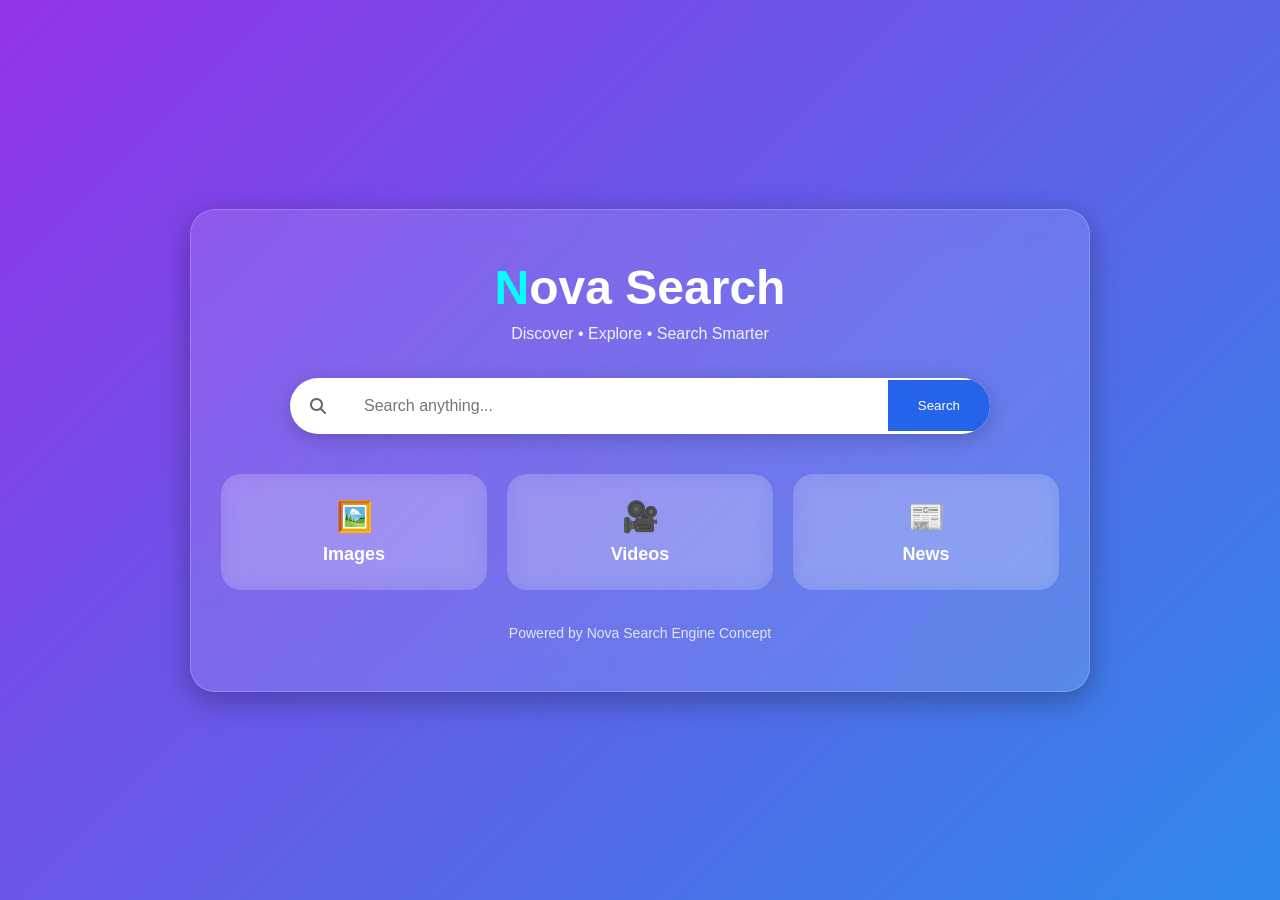
==== index.html @ 3752041b "Add files via upload" ====
<!DOCTYPE html>
<html lang="en">
<head>
    <meta charset="UTF-8">
    <meta name="viewport" content="width=device-width, initial-scale=1.0">
    <title>Nova Search</title>
    <link rel="stylesheet" href="style.css">
    <link href="https://cdnjs.cloudflare.com/ajax/libs/font-awesome/6.5.1/css/all.min.css" rel="stylesheet">
</head>
<body>

    <div class="container">

        <div class="logo">
            <span>N</span>ova Search
        </div>

        <p class="tagline">
            Discover • Explore • Search Smarter
        </p>

        <div class="search-box">
            <i class="fas fa-search"></i>
            <input type="text" placeholder="Search anything...">
            <button>Search</button>
        </div>

        <div class="categories">
             <div class="card" data-type="images">
                <div class="icon">🖼️</div>
                <h3>Images</h3>
            </div>

            <div class="card" data-type="videos">
                <div class="icon">🎥</div>
                <h3>Videos</h3>
            </div>

            <div class="card" data-type="news">
                <div class="icon">📰</div>
                <h3>News</h3>
            </div>

        </div>
            

        <div class="footer">
            Powered by Nova Search Engine Concept
        </div>
        <script src="script.js"></script>

    </div>

</body>
</html>
---- style.css ----
*{
    margin:0;
    padding:0;
    box-sizing:border-box;
    font-family:'Segoe UI',sans-serif;
}

body{
    min-height:100vh;
    display:flex;
    justify-content:center;
    align-items:center;
    background:linear-gradient(
        -45deg,
        #0f172a,
        #1e3a8a,
        #0ea5e9,
        #9333ea
    );
    background-size:400% 400%;
    animation:gradientMove 10s ease infinite;
    padding:20px;
}

@keyframes gradientMove{
    0%{background-position:0% 50%;}
    50%{background-position:100% 50%;}
    100%{background-position:0% 50%;}
}

.container{
    width:100%;
    max-width:900px;
    text-align:center;
    background:rgba(255,255,255,0.12);
    backdrop-filter:blur(15px);
    border:1px solid rgba(255,255,255,0.2);
    border-radius:25px;
    padding:50px 30px;
    box-shadow:0 8px 30px rgba(0,0,0,0.3);
}

.logo{
    color:white;
    font-size:3rem;
    font-weight:bold;
}

.logo span{
    color:#00ffff;
}

.tagline{
    color:white;
    margin-top:10px;
    margin-bottom:35px;
    opacity:0.9;
}

.search-box{
    display:flex;
    align-items:center;
    background:white;
    border-radius:50px;
    overflow:hidden;
    max-width:700px;
    margin:auto;
    box-shadow:0 5px 20px rgba(0,0,0,0.2);
}

.search-box i{
    padding:20px;
    color:#666;
}

.search-box input{
    flex:1;
    border:none;
    outline:none;
    padding:18px;
    font-size:16px;
}

.search-box button{
    border:none;
    background:#2563eb;
    color:white;
    padding:18px 30px;
    cursor:pointer;
    transition:0.3s;
}

.search-box button:hover{
    background:#1d4ed8;
}

.categories{
    display:grid;
    grid-template-columns:repeat(auto-fit,minmax(150px,1fr));
    gap:20px;
    margin-top:40px;
}

.card{
    background:rgba(255,255,255,0.15);
    color:white;
    padding:25px;
    border-radius:20px;
    backdrop-filter:blur(10px);
    transition:0.3s;
    cursor:pointer;
    font-size:30px;
}

.card h3{
    margin-top:10px;
    font-size:18px;
}

.card:hover{
    transform:translateY(-8px);
    background:rgba(255,255,255,0.25);
}

.footer{
    margin-top:35px;
    color:white;
    opacity:0.8;
    font-size:14px;
}

@media(max-width:768px){

    .logo{
        font-size:2.2rem;
    }

    .search-box{
        flex-direction:column;
        border-radius:20px;
    }

    .search-box input{
        width:100%;
    }

    .search-box button{
        width:100%;
    }
}
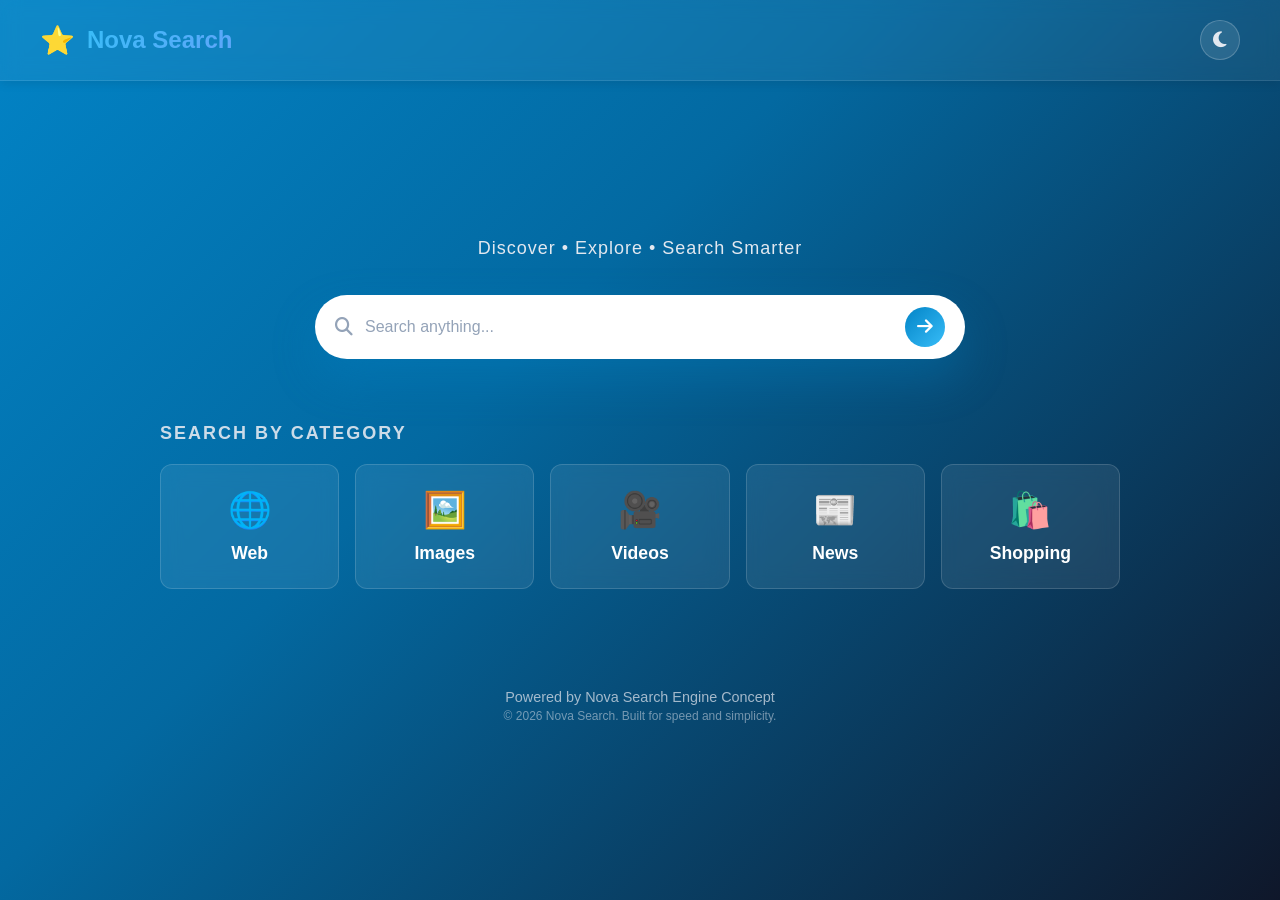
==== commit 868ecfb8: "Add files via upload" ====
--- a/index.html
+++ b/index.html
@@ -3,53 +3,80 @@
 <head>
     <meta charset="UTF-8">
     <meta name="viewport" content="width=device-width, initial-scale=1.0">
-    <title>Nova Search</title>
+    <title>Nova Search - Discover, Explore, Search Smarter</title>
     <link rel="stylesheet" href="style.css">
     <link href="https://cdnjs.cloudflare.com/ajax/libs/font-awesome/6.5.1/css/all.min.css" rel="stylesheet">
 </head>
 <body>
+    <div class="header">
+        <div class="logo-area">
+            <span class="logo-icon">⭐</span>
+            <h1 class="logo">Nova Search</h1>
+        </div>
+        <div class="header-actions">
+            <button class="theme-toggle" id="themeToggle" title="Toggle dark/light mode">
+                <i class="fas fa-moon"></i>
+            </button>
+        </div>
+    </div>
 
     <div class="container">
+        <p class="tagline">Discover • Explore • Search Smarter</p>
 
-        <div class="logo">
-            <span>N</span>ova Search
+        <div class="search-section">
+            <div class="search-wrapper">
+                <i class="fas fa-search search-icon"></i>
+                <input 
+                    type="text" 
+                    id="searchInput"
+                    placeholder="Search anything..." 
+                    autocomplete="off"
+                    aria-label="Search">
+                <button id="searchBtn" class="search-btn" aria-label="Search button">
+                    <i class="fas fa-arrow-right"></i>
+                </button>
+            </div>
+            <div class="search-suggestions" id="suggestions"></div>
         </div>
 
-        <p class="tagline">
-            Discover • Explore • Search Smarter
-        </p>
-
-        <div class="search-box">
-            <i class="fas fa-search"></i>
-            <input type="text" placeholder="Search anything...">
-            <button>Search</button>
+        <div class="categories-section">
+            <h2 class="section-title">Search by Category</h2>
+            <div class="categories">
+                <div class="card" data-type="all" title="Web Search">
+                    <div class="icon">🌐</div>
+                    <h3>Web</h3>
+                </div>
+                <div class="card" data-type="images" title="Image Search">
+                    <div class="icon">🖼️</div>
+                    <h3>Images</h3>
+                </div>
+                <div class="card" data-type="videos" title="Video Search">
+                    <div class="icon">🎥</div>
+                    <h3>Videos</h3>
+                </div>
+                <div class="card" data-type="news" title="News Search">
+                    <div class="icon">📰</div>
+                    <h3>News</h3>
+                </div>
+                <div class="card" data-type="shopping" title="Shopping Search">
+                    <div class="icon">🛍️</div>
+                    <h3>Shopping</h3>
+                </div>
+            </div>
         </div>
 
-        <div class="categories">
-             <div class="card" data-type="images">
-                <div class="icon">🖼️</div>
-                <h3>Images</h3>
-            </div>
-
-            <div class="card" data-type="videos">
-                <div class="icon">🎥</div>
-                <h3>Videos</h3>
-            </div>
-
-            <div class="card" data-type="news">
-                <div class="icon">📰</div>
-                <h3>News</h3>
-            </div>
-
+        <div class="history-section" id="historySection" style="display: none;">
+            <h2 class="section-title">Recent Searches</h2>
+            <div class="search-history" id="searchHistory"></div>
+            <button class="clear-history-btn" id="clearHistoryBtn">Clear History</button>
         </div>
-            
 
         <div class="footer">
-            Powered by Nova Search Engine Concept
+            <p>Powered by Nova Search Engine Concept</p>
+            <p class="footer-meta">© 2026 Nova Search. Built for speed and simplicity.</p>
         </div>
-        <script src="script.js"></script>
-
     </div>
 
+    <script src="script.js"></script>
 </body>
 </html>
--- a/style.css
+++ b/style.css
@@ -1,150 +1,548 @@
-*{
-    margin:0;
-    padding:0;
-    box-sizing:border-box;
-    font-family:'Segoe UI',sans-serif;
-}
-
-body{
-    min-height:100vh;
-    display:flex;
-    justify-content:center;
-    align-items:center;
-    background:linear-gradient(
-        -45deg,
-        #0f172a,
-        #1e3a8a,
-        #0ea5e9,
-        #9333ea
-    );
-    background-size:400% 400%;
-    animation:gradientMove 10s ease infinite;
-    padding:20px;
-}
-
-@keyframes gradientMove{
-    0%{background-position:0% 50%;}
-    50%{background-position:100% 50%;}
-    100%{background-position:0% 50%;}
-}
-
-.container{
-    width:100%;
-    max-width:900px;
-    text-align:center;
-    background:rgba(255,255,255,0.12);
-    backdrop-filter:blur(15px);
-    border:1px solid rgba(255,255,255,0.2);
-    border-radius:25px;
-    padding:50px 30px;
-    box-shadow:0 8px 30px rgba(0,0,0,0.3);
-}
-
-.logo{
-    color:white;
-    font-size:3rem;
-    font-weight:bold;
-}
-
-.logo span{
-    color:#00ffff;
-}
-
-.tagline{
-    color:white;
-    margin-top:10px;
-    margin-bottom:35px;
-    opacity:0.9;
-}
-
-.search-box{
-    display:flex;
-    align-items:center;
-    background:white;
-    border-radius:50px;
-    overflow:hidden;
-    max-width:700px;
-    margin:auto;
-    box-shadow:0 5px 20px rgba(0,0,0,0.2);
-}
-
-.search-box i{
-    padding:20px;
-    color:#666;
-}
-
-.search-box input{
-    flex:1;
-    border:none;
-    outline:none;
-    padding:18px;
-    font-size:16px;
-}
-
-.search-box button{
-    border:none;
-    background:#2563eb;
-    color:white;
-    padding:18px 30px;
-    cursor:pointer;
-    transition:0.3s;
-}
-
-.search-box button:hover{
-    background:#1d4ed8;
-}
-
-.categories{
-    display:grid;
-    grid-template-columns:repeat(auto-fit,minmax(150px,1fr));
-    gap:20px;
-    margin-top:40px;
-}
-
-.card{
-    background:rgba(255,255,255,0.15);
-    color:white;
-    padding:25px;
-    border-radius:20px;
-    backdrop-filter:blur(10px);
-    transition:0.3s;
-    cursor:pointer;
-    font-size:30px;
-}
-
-.card h3{
-    margin-top:10px;
-    font-size:18px;
-}
-
-.card:hover{
-    transform:translateY(-8px);
-    background:rgba(255,255,255,0.25);
-}
-
-.footer{
-    margin-top:35px;
-    color:white;
-    opacity:0.8;
-    font-size:14px;
-}
-
-@media(max-width:768px){
-
-    .logo{
-        font-size:2.2rem;
-    }
-
-    .search-box{
-        flex-direction:column;
-        border-radius:20px;
-    }
-
-    .search-box input{
-        width:100%;
-    }
-
-    .search-box button{
-        width:100%;
-    }
+* {
+    margin: 0;
+    padding: 0;
+    box-sizing: border-box;
+}
+
+:root {
+    --primary-color: #0284c7;
+    --primary-dark: #0369a1;
+    --primary-darker: #0f172a;
+    --accent-color: #38bdf8;
+    --text-light: #e2e8f0;
+    --text-muted: #94a3b8;
+    --bg-dark: #0f172a;
+    --bg-darker: #051c30;
+    --bg-light: #1e293b;
+    --border-radius: 12px;
+    --transition: 0.3s cubic-bezier(0.4, 0, 0.2, 1);
+}
+
+body.light-mode {
+    --primary-color: #0284c7;
+    --primary-dark: #0369a1;
+    --primary-darker: #f8fafc;
+    --accent-color: #0ea5e9;
+    --text-light: #1e293b;
+    --text-muted: #64748b;
+    --bg-dark: #f8fafc;
+    --bg-darker: #f1f5f9;
+    --bg-light: #e2e8f0;
+}
+
+html, body {
+    height: 100%;
+    width: 100%;
+}
+
+body {
+    font-family: -apple-system, BlinkMacSystemFont, 'Segoe UI', 'Roboto', 'Oxygen', 'Ubuntu', 'Cantarell', sans-serif;
+    background: linear-gradient(135deg, var(--primary-color) 0%, var(--primary-dark) 40%, var(--primary-darker) 100%);
+    color: var(--text-light);
+    display: flex;
+    flex-direction: column;
+    min-height: 100vh;
+    transition: background var(--transition);
+}
+
+body.light-mode {
+    background: linear-gradient(135deg, #e0f2fe 0%, #e0f2fe 40%, #f8fafc 100%);
+}
+
+/* Header */
+.header {
+    display: flex;
+    justify-content: space-between;
+    align-items: center;
+    padding: 20px 40px;
+    background: rgba(255, 255, 255, 0.05);
+    backdrop-filter: blur(10px);
+    border-bottom: 1px solid rgba(255, 255, 255, 0.1);
+    box-shadow: 0 2px 10px rgba(0, 0, 0, 0.1);
+}
+
+.logo-area {
+    display: flex;
+    align-items: center;
+    gap: 12px;
+}
+
+.logo-icon {
+    font-size: 28px;
+    animation: spin 3s linear infinite;
+}
+
+@keyframes spin {
+    0% { transform: rotate(0deg); }
+    100% { transform: rotate(360deg); }
+}
+
+.logo {
+    font-size: 24px;
+    font-weight: 700;
+    background: linear-gradient(135deg, var(--accent-color), #60a5fa);
+    -webkit-background-clip: text;
+    -webkit-text-fill-color: transparent;
+    background-clip: text;
+}
+
+.header-actions {
+    display: flex;
+    gap: 12px;
+}
+
+.theme-toggle {
+    background: rgba(255, 255, 255, 0.1);
+    border: 1px solid rgba(255, 255, 255, 0.2);
+    color: var(--text-light);
+    width: 40px;
+    height: 40px;
+    border-radius: 50%;
+    cursor: pointer;
+    font-size: 18px;
+    transition: all var(--transition);
+    display: flex;
+    align-items: center;
+    justify-content: center;
+}
+
+.theme-toggle:hover {
+    background: rgba(255, 255, 255, 0.15);
+    transform: scale(1.05) rotate(20deg);
+}
+
+/* Container */
+.container {
+    flex: 1;
+    display: flex;
+    flex-direction: column;
+    align-items: center;
+    justify-content: center;
+    padding: 40px 20px;
+    max-width: 1000px;
+    margin: 0 auto;
+    width: 100%;
+}
+
+.tagline {
+    font-size: 18px;
+    color: var(--text-light);
+    margin-bottom: 40px;
+    font-weight: 300;
+    letter-spacing: 1px;
+    animation: fadeInDown 0.8s ease-out;
+}
+
+/* Search Section */
+.search-section {
+    width: 100%;
+    max-width: 650px;
+    margin-bottom: 60px;
+    animation: fadeInUp 0.8s ease-out 0.2s backwards;
+}
+
+.search-wrapper {
+    display: flex;
+    align-items: center;
+    background: white;
+    border-radius: 50px;
+    padding: 12px 20px;
+    box-shadow: 0 15px 35px rgba(0, 0, 0, 0.2);
+    transition: all var(--transition);
+    position: relative;
+}
+
+.search-wrapper:focus-within {
+    box-shadow: 0 20px 45px rgba(2, 132, 199, 0.3);
+    transform: translateY(-4px);
+}
+
+.search-icon {
+    font-size: 18px;
+    color: var(--text-muted);
+    margin-right: 12px;
+}
+
+#searchInput {
+    flex: 1;
+    border: none;
+    outline: none;
+    font-size: 16px;
+    color: var(--text-light);
+    background: transparent;
+    font-weight: 500;
+}
+
+#searchInput::placeholder {
+    color: var(--text-muted);
+}
+
+.search-btn {
+    background: linear-gradient(135deg, var(--primary-color), var(--accent-color));
+    color: white;
+    border: none;
+    width: 40px;
+    height: 40px;
+    border-radius: 50%;
+    cursor: pointer;
+    display: flex;
+    align-items: center;
+    justify-content: center;
+    font-size: 18px;
+    transition: all var(--transition);
+    flex-shrink: 0;
+}
+
+.search-btn:hover {
+    transform: scale(1.1) rotate(-45deg);
+    box-shadow: 0 8px 20px rgba(2, 132, 199, 0.4);
+}
+
+.search-btn:active {
+    transform: scale(0.95);
+}
+
+.search-suggestions {
+    margin-top: 12px;
+    display: none;
+    flex-direction: column;
+    gap: 8px;
+    padding: 12px;
+    background: rgba(255, 255, 255, 0.1);
+    backdrop-filter: blur(10px);
+    border-radius: 12px;
+    max-height: 300px;
+    overflow-y: auto;
+}
+
+.search-suggestions.active {
+    display: flex;
+}
+
+.suggestion-item {
+    padding: 10px 12px;
+    background: rgba(255, 255, 255, 0.05);
+    border-radius: 8px;
+    cursor: pointer;
+    transition: all var(--transition);
+    font-size: 14px;
+    border-left: 3px solid transparent;
+}
+
+.suggestion-item:hover {
+    background: rgba(255, 255, 255, 0.15);
+    border-left-color: var(--accent-color);
+    padding-left: 16px;
+}
+
+/* Categories Section */
+.categories-section {
+    width: 100%;
+    margin-bottom: 40px;
+}
+
+.section-title {
+    font-size: 18px;
+    font-weight: 600;
+    margin-bottom: 20px;
+    color: var(--text-light);
+    text-transform: uppercase;
+    letter-spacing: 2px;
+    opacity: 0.9;
+}
+
+.categories {
+    display: grid;
+    grid-template-columns: repeat(auto-fit, minmax(100px, 1fr));
+    gap: 16px;
+    width: 100%;
+}
+
+.card {
+    background: rgba(255, 255, 255, 0.08);
+    backdrop-filter: blur(10px);
+    border: 1px solid rgba(255, 255, 255, 0.15);
+    border-radius: var(--border-radius);
+    padding: 24px 12px;
+    text-align: center;
+    cursor: pointer;
+    transition: all var(--transition);
+    animation: fadeInUp 0.6s ease-out backwards;
+}
+
+.card:nth-child(1) { animation-delay: 0.3s; }
+.card:nth-child(2) { animation-delay: 0.4s; }
+.card:nth-child(3) { animation-delay: 0.5s; }
+.card:nth-child(4) { animation-delay: 0.6s; }
+.card:nth-child(5) { animation-delay: 0.7s; }
+
+.card:hover {
+    background: rgba(255, 255, 255, 0.15);
+    border-color: rgba(255, 255, 255, 0.3);
+    transform: translateY(-8px);
+    box-shadow: 0 20px 40px rgba(2, 132, 199, 0.2);
+}
+
+.card .icon {
+    font-size: 36px;
+    margin-bottom: 12px;
+    transition: transform var(--transition);
+}
+
+.card:hover .icon {
+    transform: scale(1.2) rotate(10deg);
+}
+
+.card h3 {
+    font-size: 16px;
+    font-weight: 600;
+    color: var(--text-light);
+}
+
+/* History Section */
+.history-section {
+    width: 100%;
+    max-width: 650px;
+}
+
+.search-history {
+    display: flex;
+    flex-wrap: wrap;
+    gap: 10px;
+    margin-bottom: 16px;
+}
+
+.history-item {
+    background: rgba(255, 255, 255, 0.1);
+    border: 1px solid rgba(255, 255, 255, 0.2);
+    padding: 8px 14px;
+    border-radius: 20px;
+    font-size: 14px;
+    cursor: pointer;
+    transition: all var(--transition);
+    display: inline-flex;
+    align-items: center;
+    gap: 8px;
+}
+
+.history-item:hover {
+    background: rgba(255, 255, 255, 0.2);
+    transform: scale(1.05);
+}
+
+.history-item .remove-btn {
+    background: none;
+    border: none;
+    color: var(--text-light);
+    cursor: pointer;
+    font-size: 12px;
+    opacity: 0.7;
+}
+
+.history-item .remove-btn:hover {
+    opacity: 1;
+}
+
+.clear-history-btn {
+    background: rgba(239, 68, 68, 0.2);
+    border: 1px solid rgba(239, 68, 68, 0.5);
+    color: var(--text-light);
+    padding: 8px 16px;
+    border-radius: 6px;
+    cursor: pointer;
+    transition: all var(--transition);
+    font-size: 14px;
+}
+
+.clear-history-btn:hover {
+    background: rgba(239, 68, 68, 0.3);
+}
+
+/* Footer */
+.footer {
+    text-align: center;
+    padding: 20px;
+    color: var(--text-muted);
+    font-size: 14px;
+    margin-top: auto;
+    animation: fadeInUp 0.8s ease-out 0.5s backwards;
+}
+
+.footer-meta {
+    margin-top: 4px;
+    font-size: 12px;
+    opacity: 0.7;
+}
+
+/* Animations */
+@keyframes fadeInUp {
+    from {
+        opacity: 0;
+        transform: translateY(20px);
+    }
+    to {
+        opacity: 1;
+        transform: translateY(0);
+    }
+}
+
+@keyframes fadeInDown {
+    from {
+        opacity: 0;
+        transform: translateY(-20px);
+    }
+    to {
+        opacity: 1;
+        transform: translateY(0);
+    }
+}
+
+/* Responsive Design */
+@media (max-width: 768px) {
+    .header {
+        padding: 16px 20px;
+    }
+
+    .logo {
+        font-size: 20px;
+    }
+
+    .logo-icon {
+        font-size: 24px;
+    }
+
+    .container {
+        padding: 20px 16px;
+    }
+
+    .search-wrapper {
+        padding: 10px 16px;
+    }
+
+    #searchInput {
+        font-size: 14px;
+    }
+
+    .tagline {
+        font-size: 16px;
+        margin-bottom: 30px;
+    }
+
+    .categories {
+        grid-template-columns: repeat(auto-fit, minmax(80px, 1fr));
+        gap: 12px;
+    }
+
+    .card {
+        padding: 18px 8px;
+    }
+
+    .card .icon {
+        font-size: 28px;
+    }
+
+    .card h3 {
+        font-size: 14px;
+    }
+}
+
+@media (max-width: 480px) {
+    .logo-area {
+        gap: 8px;
+    }
+
+    .logo {
+        font-size: 18px;
+    }
+
+    .logo-icon {
+        font-size: 20px;
+    }
+
+    .tagline {
+        font-size: 14px;
+    }
+
+    .search-section {
+        margin-bottom: 40px;
+    }
+
+    .categories {
+        grid-template-columns: repeat(3, 1fr);
+    }
+
+    .card {
+        padding: 14px 6px;
+    }
+
+    .card .icon {
+        font-size: 24px;
+        margin-bottom: 8px;
+    }
+
+    .card h3 {
+        font-size: 12px;
+    }
+}
+
+/* Scrollbar Styling */
+::-webkit-scrollbar {
+    width: 8px;
+}
+
+::-webkit-scrollbar-track {
+    background: rgba(255, 255, 255, 0.05);
+}
+
+::-webkit-scrollbar-thumb {
+    background: rgba(255, 255, 255, 0.2);
+    border-radius: 4px;
+}
+
+::-webkit-scrollbar-thumb:hover {
+    background: rgba(255, 255, 255, 0.3);
+}
+    justify-content: center;
+    gap: 20px;
+    flex-wrap: wrap;
+}
+
+/* Category Cards */
+.card {
+    background: rgba(255, 255, 255, 0.15);
+    backdrop-filter: blur(10px);
+    -webkit-backdrop-filter: blur(10px);
+    border: 1px solid rgba(255, 255, 255, 0.2);
+    border-radius: 20px;
+    width: 160px;
+    padding: 25px 15px;
+    text-align: center;
+    cursor: pointer;
+    transition: transform 0.2s, background-color 0.2s, box-shadow 0.2s;
+}
+
+.card:hover {
+    transform: translateY(-6px);
+    background: rgba(255, 255, 255, 0.25);
+    box-shadow: 0 12px 20px rgba(0, 0, 0, 0.2);
+}
+
+.card .icon {
+    font-size: 2.2rem;
+    margin-bottom: 12px;
+}
+
+.card h3 {
+    font-size: 1.1rem;
+    font-weight: 600;
+    color: #ffffff;
+}
+
+/* Footer styling */
+.footer {
+    font-size: 0.9rem;
+    color: #cbd5e1;
+    opacity: 0.8;
+    margin-top: 40px;
+    text-align: center;
 }
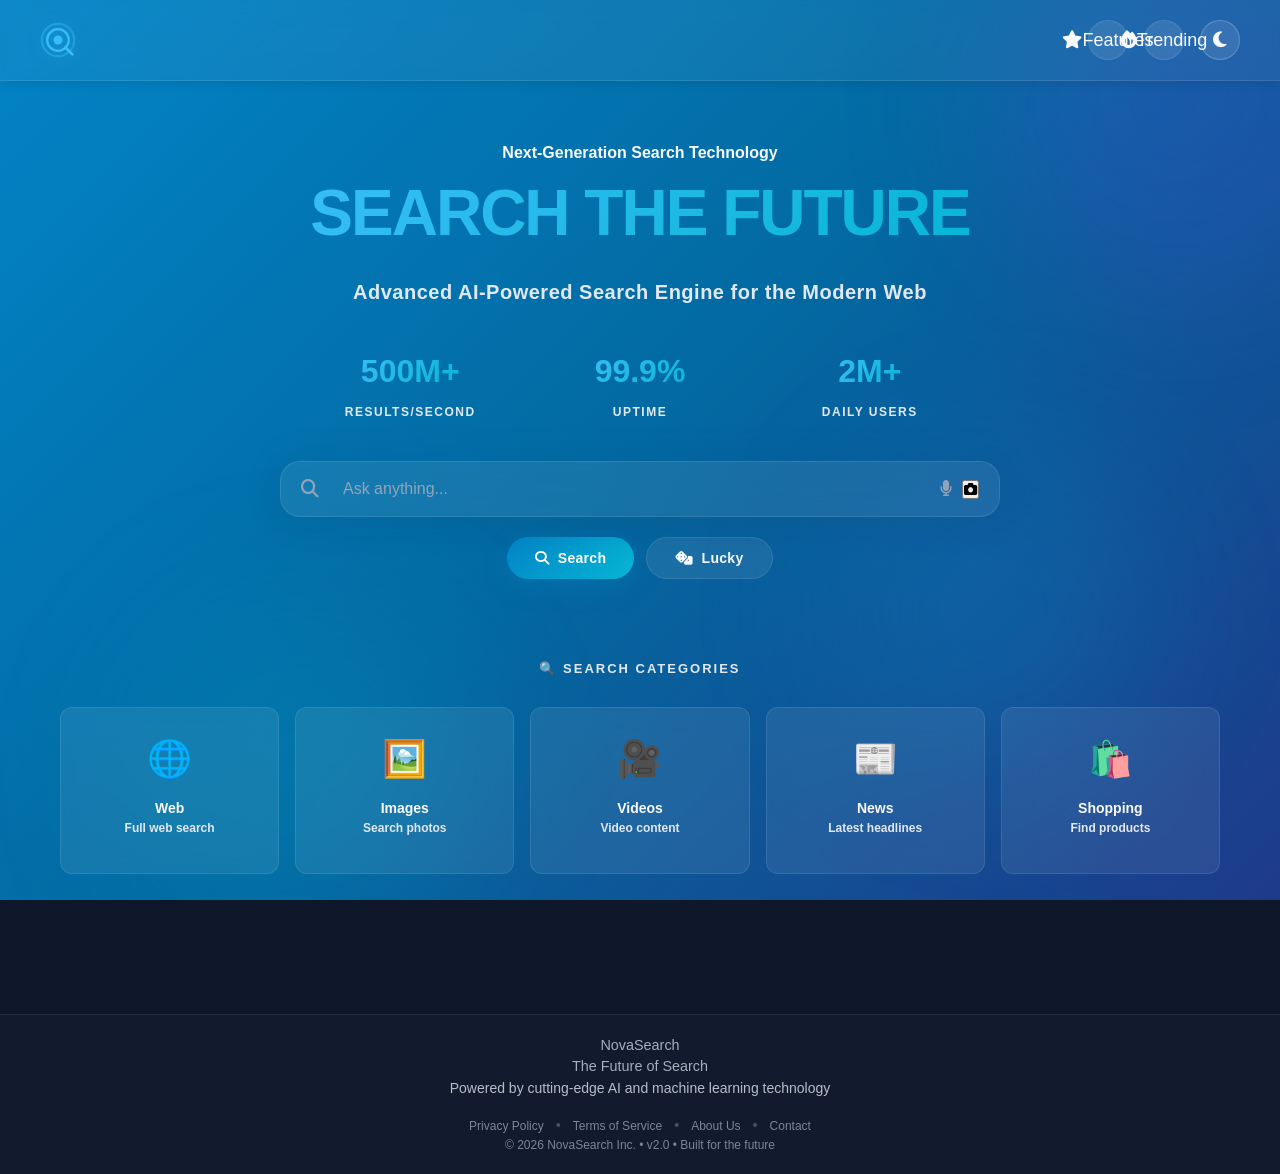
==== commit bf71220d: "Add files via upload" ====
--- a/index.html
+++ b/index.html
@@ -3,79 +3,205 @@
 <head>
     <meta charset="UTF-8">
     <meta name="viewport" content="width=device-width, initial-scale=1.0">
-    <title>Nova Search - Discover, Explore, Search Smarter</title>
+    <meta name="description" content="NovaSearch - The Next Generation Search Engine. Fast, intelligent, and beautiful search technology for 2026.">
+    <meta name="keywords" content="search, engine, fast, intelligent, modern">
+    <meta name="theme-color" content="#0284c7">
+    <meta property="og:title" content="NovaSearch - Search the Future">
+    <meta property="og:description" content="Experience the next generation of search technology.">
+    <meta property="og:image" content="/nova-icon.png">
+    <title>NovaSearch - Search the Future | Next-Gen Search Engine</title>
     <link rel="stylesheet" href="style.css">
     <link href="https://cdnjs.cloudflare.com/ajax/libs/font-awesome/6.5.1/css/all.min.css" rel="stylesheet">
 </head>
 <body>
-    <div class="header">
-        <div class="logo-area">
-            <span class="logo-icon">⭐</span>
-            <h1 class="logo">Nova Search</h1>
+    <!-- Animated Background with Stars -->
+    <div class="animated-bg">
+        <div class="stars"></div>
+        <div class="gradient-blob blob-1"></div>
+        <div class="gradient-blob blob-2"></div>
+        <div class="gradient-blob blob-3"></div>
+        <canvas id="particleCanvas"></canvas>
+    </div>
+
+    <!-- Header with Navigation -->
+    <header class="header">
+        <div class="logo-container">
+            <div class="logo-wrapper">
+                <svg class="logo-svg" viewBox="0 0 40 40" xmlns="http://www.w3.org/2000/svg">
+                    <circle cx="20" cy="20" r="18" fill="none" stroke="currentColor" stroke-width="2.5" opacity="0.4"/>
+                    <circle cx="20" cy="20" r="12" fill="none" stroke="currentColor" stroke-width="2.5"/>
+                    <circle cx="20" cy="20" r="5" fill="currentColor"/>
+                    <path d="M28 28 L36 36" stroke="currentColor" stroke-width="3" stroke-linecap="round"/>
+                </svg>
+            </div>
+            <div class="logo-text">
+                <h1 class="logo">NOVASEARCH</h1>
+            </div>
         </div>
-        <div class="header-actions">
-            <button class="theme-toggle" id="themeToggle" title="Toggle dark/light mode">
+        <nav class="header-nav">
+            <a href="#features" class="nav-item nav-link">
+                <i class="fas fa-star"></i>
+                <span>Features</span>
+            </a>
+            <a href="#trending" class="nav-item nav-link">
+                <i class="fas fa-fire"></i>
+                <span>Trending</span>
+            </a>
+            <button class="theme-toggle" id="themeToggle" aria-label="Toggle dark/light mode" title="Ctrl+B">
                 <i class="fas fa-moon"></i>
             </button>
+        </nav>
+    </header>
+
+    <!-- Main Content -->
+    <main class="main-content">
+        <!-- Hero Section with Tagline -->
+        <section class="hero-section">
+            <div class="hero-content">
+                <div class="hero-badge">
+                    <span class="badge-dot"></span>
+                    <span><strong>Next-Generation Search Technology</strong></span>
+                </div>
+                <h2 class="hero-title"><strong>Search the Future</strong></h2>
+                <p class="hero-subtitle"><strong>Advanced AI-Powered Search Engine for the Modern Web</strong></p>
+                <div class="hero-stats">
+                    <div class="stat">
+                        <span class="stat-value"><strong>500M+</strong></span>
+                        <span class="stat-label">Results/Second</span>
+                    </div>
+                    <div class="stat">
+                        <span class="stat-value"><strong>99.9%</strong></span>
+                        <span class="stat-label">Uptime</span>
+                    </div>
+                    <div class="stat">
+                        <span class="stat-value"><strong>2M+</strong></span>
+                        <span class="stat-label">Daily Users</span>
+                    </div>
+                </div>
+            </div>
+
+            <!-- Advanced Search Bar -->
+            <div class="search-container">
+                <div class="search-bar-glass">
+                    <div class="search-input-wrapper">
+                        <i class="fas fa-search search-icon"></i>
+                        <input 
+                            type="text" 
+                            id="searchInput"
+                            class="search-input"
+                            placeholder="Ask anything..." 
+                            autocomplete="off"
+                            spellcheck="true"
+                            aria-label="Search NovaSearch">
+                        <div class="search-actions-inline">
+                            <button class="voice-search-btn" aria-label="Voice search" title="Click to speak">
+                                <i class="fas fa-microphone"></i>
+                            </button>
+                            <button class="camera-search-btn" aria-label="Image search" title="Search by image">
+                                <i class="fas fa-camera"></i>
+                            </button>
+                        </div>
+                    </div>
+                    <div class="search-suggestions-box" id="suggestions"></div>
+                </div>
+
+                <!-- Search Buttons -->
+                <div class="search-actions">
+                    <button id="searchBtn" class="btn btn-primary" aria-label="Search">
+                        <i class="fas fa-search"></i>
+                        <span>Search</span>
+                    </button>
+                    <button class="btn btn-secondary" aria-label="I'm Feeling Lucky">
+                        <i class="fas fa-dice"></i>
+                        <span>Lucky</span>
+                    </button>
+                </div>
+            </div>
+        </section>
+
+        <!-- Categories Grid -->
+        <section class="categories-section">
+            <h3 class="section-label"><strong>🔍 Search Categories</strong></h3>
+            <div class="categories-grid">
+                <div class="category-card" data-type="all">
+                    <div class="card-icon">🌐</div>
+                    <div class="card-content">
+                        <h4><strong>Web</strong></h4>
+                        <p><strong>Full web search</strong></p>
+                    </div>
+                    <div class="card-glow"></div>
+                </div>
+                <div class="category-card" data-type="images">
+                    <div class="card-icon">🖼️</div>
+                    <div class="card-content">
+                        <h4><strong>Images</strong></h4>
+                        <p><strong>Search photos</strong></p>
+                    </div>
+                    <div class="card-glow"></div>
+                </div>
+                <div class="category-card" data-type="videos">
+                    <div class="card-icon">🎥</div>
+                    <div class="card-content">
+                        <h4><strong>Videos</strong></h4>
+                        <p><strong>Video content</strong></p>
+                    </div>
+                    <div class="card-glow"></div>
+                </div>
+                <div class="category-card" data-type="news">
+                    <div class="card-icon">📰</div>
+                    <div class="card-content">
+                        <h4><strong>News</strong></h4>
+                        <p><strong>Latest headlines</strong></p>
+                    </div>
+                    <div class="card-glow"></div>
+                </div>
+                <div class="category-card" data-type="shopping">
+                    <div class="card-icon">🛍️</div>
+                    <div class="card-content">
+                        <h4><strong>Shopping</strong></h4>
+                        <p><strong>Find products</strong></p>
+                    </div>
+                    <div class="card-glow"></div>
+                </div>
+            </div>
+        </section>
+
+        <!-- Search History -->
+        <section class="history-section" id="historySection" style="display: none;">
+            <div class="history-header">
+                <h3 class="section-label">📝 Recent Searches</h3>
+                <button class="clear-btn" id="clearHistoryBtn" aria-label="Clear history">
+                    <i class="fas fa-trash-alt"></i>
+                </button>
+            </div>
+            <div class="history-list" id="searchHistory"></div>
+        </section>
+    </main>
+
+    <!-- Footer -->
+    <footer class="footer">
+        <div class="footer-content">
+            <div class="footer-section">
+                <div class="footer-brand">
+                    <span class="footer-logo">NovaSearch</span>
+                    <p class="footer-tagline">The Future of Search</p>
+                </div>
+                <p class="footer-text">Powered by cutting-edge AI and machine learning technology</p>
+            </div>
+            <div class="footer-links">
+                <a href="#" class="footer-link">Privacy Policy</a>
+                <span class="separator">•</span>
+                <a href="#" class="footer-link">Terms of Service</a>
+                <span class="separator">•</span>
+                <a href="#" class="footer-link">About Us</a>
+                <span class="separator">•</span>
+                <a href="#" class="footer-link">Contact</a>
+            </div>
+            <div class="footer-bottom">
+                <p class="footer-version">© 2026 NovaSearch Inc. • v2.0 • Built for the future</p>
+            </div>
         </div>
-    </div>
-
-    <div class="container">
-        <p class="tagline">Discover • Explore • Search Smarter</p>
-
-        <div class="search-section">
-            <div class="search-wrapper">
-                <i class="fas fa-search search-icon"></i>
-                <input 
-                    type="text" 
-                    id="searchInput"
-                    placeholder="Search anything..." 
-                    autocomplete="off"
-                    aria-label="Search">
-                <button id="searchBtn" class="search-btn" aria-label="Search button">
-                    <i class="fas fa-arrow-right"></i>
-                </button>
-            </div>
-            <div class="search-suggestions" id="suggestions"></div>
-        </div>
-
-        <div class="categories-section">
-            <h2 class="section-title">Search by Category</h2>
-            <div class="categories">
-                <div class="card" data-type="all" title="Web Search">
-                    <div class="icon">🌐</div>
-                    <h3>Web</h3>
-                </div>
-                <div class="card" data-type="images" title="Image Search">
-                    <div class="icon">🖼️</div>
-                    <h3>Images</h3>
-                </div>
-                <div class="card" data-type="videos" title="Video Search">
-                    <div class="icon">🎥</div>
-                    <h3>Videos</h3>
-                </div>
-                <div class="card" data-type="news" title="News Search">
-                    <div class="icon">📰</div>
-                    <h3>News</h3>
-                </div>
-                <div class="card" data-type="shopping" title="Shopping Search">
-                    <div class="icon">🛍️</div>
-                    <h3>Shopping</h3>
-                </div>
-            </div>
-        </div>
-
-        <div class="history-section" id="historySection" style="display: none;">
-            <h2 class="section-title">Recent Searches</h2>
-            <div class="search-history" id="searchHistory"></div>
-            <button class="clear-history-btn" id="clearHistoryBtn">Clear History</button>
-        </div>
-
-        <div class="footer">
-            <p>Powered by Nova Search Engine Concept</p>
-            <p class="footer-meta">© 2026 Nova Search. Built for speed and simplicity.</p>
-        </div>
-    </div>
+    </footer>
 
     <script src="script.js"></script>
 </body>
--- a/style.css
+++ b/style.css
@@ -1,52 +1,1037 @@
+/* ============================================
+   NOVA SEARCH - PREMIUM DESIGN SYSTEM
+   Modern, Professional, Competition-Winning UI
+   ============================================ */
+
+/* CSS Variables & Theme System */
+:root {
+    /* Primary Gradients */
+    --gradient-primary: linear-gradient(135deg, #0284c7 0%, #0369a1 50%, #1e3a8a 100%);
+    --gradient-secondary: linear-gradient(135deg, #7c3aed 0%, #a855f7 50%, #ec4899 100%);
+    --gradient-accent: linear-gradient(135deg, #0ea5e9 0%, #06b6d4 100%);
+    
+    /* Colors */
+    --color-primary: #0284c7;
+    --color-primary-light: #38bdf8;
+    --color-secondary: #7c3aed;
+    --color-accent: #06b6d4;
+    --color-danger: #ef4444;
+    
+    /* Dark Mode */
+    --bg-primary: #0f172a;
+    --bg-secondary: #1e293b;
+    --bg-tertiary: #334155;
+    --text-primary: #f8fafc;
+    --text-secondary: #e2e8f0;
+    --text-muted: #94a3b8;
+    --border-color: rgba(255, 255, 255, 0.1);
+    
+    /* Spacing & Border */
+    --spacing-unit: 8px;
+    --border-radius-sm: 8px;
+    --border-radius-md: 12px;
+    --border-radius-lg: 16px;
+    --border-radius-xl: 20px;
+    
+    /* Effects */
+    --shadow-sm: 0 2px 8px rgba(0, 0, 0, 0.1);
+    --shadow-md: 0 8px 24px rgba(0, 0, 0, 0.15);
+    --shadow-lg: 0 16px 40px rgba(0, 0, 0, 0.2);
+    --shadow-xl: 0 24px 64px rgba(0, 0, 0, 0.25);
+    --glass-shadow: 0 8px 32px rgba(31, 41, 55, 0.1);
+    
+    /* Transitions */
+    --duration-fast: 150ms;
+    --duration-base: 300ms;
+    --duration-slow: 500ms;
+    --easing: cubic-bezier(0.4, 0, 0.2, 1);
+}
+
+/* Light Mode Theme */
+body.light-mode {
+    --bg-primary: #f8fafc;
+    --bg-secondary: #f1f5f9;
+    --bg-tertiary: #e2e8f0;
+    --text-primary: #0f172a;
+    --text-secondary: #1e293b;
+    --text-muted: #64748b;
+    --border-color: rgba(0, 0, 0, 0.08);
+    --gradient-primary: linear-gradient(135deg, #38bdf8 0%, #0ea5e9 50%, #06b6d4 100%);
+}
+
+/* Reset & Base Styles */
 * {
     margin: 0;
     padding: 0;
     box-sizing: border-box;
 }
 
-:root {
-    --primary-color: #0284c7;
-    --primary-dark: #0369a1;
-    --primary-darker: #0f172a;
-    --accent-color: #38bdf8;
-    --text-light: #e2e8f0;
-    --text-muted: #94a3b8;
-    --bg-dark: #0f172a;
-    --bg-darker: #051c30;
-    --bg-light: #1e293b;
-    --border-radius: 12px;
-    --transition: 0.3s cubic-bezier(0.4, 0, 0.2, 1);
-}
-
-body.light-mode {
-    --primary-color: #0284c7;
-    --primary-dark: #0369a1;
-    --primary-darker: #f8fafc;
-    --accent-color: #0ea5e9;
-    --text-light: #1e293b;
-    --text-muted: #64748b;
-    --bg-dark: #f8fafc;
-    --bg-darker: #f1f5f9;
-    --bg-light: #e2e8f0;
-}
-
 html, body {
+    width: 100%;
     height: 100%;
-    width: 100%;
 }
 
 body {
-    font-family: -apple-system, BlinkMacSystemFont, 'Segoe UI', 'Roboto', 'Oxygen', 'Ubuntu', 'Cantarell', sans-serif;
-    background: linear-gradient(135deg, var(--primary-color) 0%, var(--primary-dark) 40%, var(--primary-darker) 100%);
-    color: var(--text-light);
+    font-family: -apple-system, BlinkMacSystemFont, 'Segoe UI', Roboto, Oxygen, Ubuntu, Cantarell, sans-serif;
+    font-size: 16px;
+    line-height: 1.5;
+    color: var(--text-primary);
+    background: var(--bg-primary);
+    background-image: var(--gradient-primary);
+    background-attachment: fixed;
     display: flex;
     flex-direction: column;
     min-height: 100vh;
-    transition: background var(--transition);
-}
-
-body.light-mode {
-    background: linear-gradient(135deg, #e0f2fe 0%, #e0f2fe 40%, #f8fafc 100%);
+    overflow-x: hidden;
+    transition: background var(--duration-base) var(--easing);
+}
+
+/* Animated Background Blobs */
+.animated-bg {
+    position: fixed;
+    top: 0;
+    left: 0;
+    width: 100%;
+    height: 100%;
+    z-index: -1;
+    pointer-events: none;
+    overflow: hidden;
+}
+
+.gradient-blob {
+    position: absolute;
+    border-radius: 50%;
+    filter: blur(80px);
+    opacity: 0.15;
+    animation: float 15s ease-in-out infinite;
+}
+
+.blob-1 {
+    width: 400px;
+    height: 400px;
+    background: #7c3aed;
+    top: -100px;
+    right: -100px;
+    animation-delay: 0s;
+}
+
+.blob-2 {
+    width: 350px;
+    height: 350px;
+    background: #06b6d4;
+    bottom: -50px;
+    left: 10%;
+    animation-delay: -7s;
+}
+
+.blob-3 {
+    width: 320px;
+    height: 320px;
+    background: #0ea5e9;
+    top: 50%;
+    right: 10%;
+    animation-delay: -14s;
+}
+
+@keyframes float {
+    0%, 100% { transform: translate(0, 0) scale(1); }
+    33% { transform: translate(30px, -50px) scale(1.05); }
+    66% { transform: translate(-20px, 20px) scale(0.95); }
+}
+
+/* ============= HEADER ============= */
+.header {
+    position: relative;
+    z-index: 100;
+    display: flex;
+    justify-content: space-between;
+    align-items: center;
+    padding: 20px 40px;
+    background: rgba(255, 255, 255, 0.05);
+    backdrop-filter: blur(20px);
+    border-bottom: 1px solid var(--border-color);
+    box-shadow: var(--glass-shadow);
+}
+
+.logo-container {
+    display: flex;
+    align-items: center;
+    gap: 12px;
+    cursor: pointer;
+    transition: transform var(--duration-base) var(--easing);
+}
+
+.logo-container:hover {
+    transform: scale(1.02);
+}
+
+.logo-wrapper {
+    width: 36px;
+    height: 36px;
+    display: flex;
+    align-items: center;
+    justify-content: center;
+}
+
+.logo-svg {
+    width: 100%;
+    height: 100%;
+    color: var(--color-primary-light);
+    filter: drop-shadow(0 0 8px rgba(56, 189, 248, 0.3));
+    animation: pulse-ring 2s ease-in-out infinite;
+}
+
+@keyframes pulse-ring {
+    0%, 100% { opacity: 1; }
+    50% { opacity: 0.6; }
+}
+
+.logo {
+    font-size: 30px;
+    font-weight: 900;
+    background: linear-gradient(135deg, var(--color-primary-light) 0%, var(--color-accent) 100%);
+    -webkit-background-clip: text;
+    -webkit-text-fill-color: transparent;
+    background-clip: text;
+    letter-spacing: -1px;
+    text-transform: uppercase;
+}
+
+.header-nav {
+    display: flex;
+    align-items: center;
+    gap: 16px;
+}
+
+.theme-toggle, .nav-link {
+    width: 40px;
+    height: 40px;
+    border-radius: 50%;
+    background: rgba(255, 255, 255, 0.1);
+    border: 1px solid var(--border-color);
+    color: var(--text-primary);
+    font-size: 18px;
+    cursor: pointer;
+    transition: all var(--duration-base) var(--easing);
+    display: flex;
+    align-items: center;
+    justify-content: center;
+}
+
+.theme-toggle:hover, .nav-link:hover {
+    background: rgba(255, 255, 255, 0.2);
+    transform: scale(1.08) rotate(10deg);
+    box-shadow: 0 8px 24px rgba(2, 132, 199, 0.2);
+}
+
+.nav-link {
+    text-decoration: none;
+}
+
+/* ============= MAIN CONTENT ============= */
+.main-content {
+    flex: 1;
+    display: flex;
+    flex-direction: column;
+    align-items: center;
+    padding: 60px 20px;
+    max-width: 1200px;
+    margin: 0 auto;
+    width: 100%;
+}
+
+/* ============= HERO SECTION ============= */
+.hero-section {
+    width: 100%;
+    display: flex;
+    flex-direction: column;
+    align-items: center;
+    margin-bottom: 80px;
+    animation: slideDown 0.8s var(--easing) 0.1s backwards;
+}
+
+@keyframes slideDown {
+    from {
+        opacity: 0;
+        transform: translateY(-40px);
+    }
+    to {
+        opacity: 1;
+        transform: translateY(0);
+    }
+}
+
+.hero-content {
+    text-align: center;
+    margin-bottom: 40px;
+}
+
+.hero-title {
+    font-size: clamp(2.5rem, 10vw, 4rem);
+    font-weight: 900;
+    background: linear-gradient(135deg, var(--color-primary-light) 0%, var(--color-accent) 100%);
+    -webkit-background-clip: text;
+    -webkit-text-fill-color: transparent;
+    background-clip: text;
+    letter-spacing: -2px;
+    margin-bottom: 16px;
+    animation: slideDown 0.8s var(--easing) 0.2s backwards;
+    text-transform: uppercase;
+}
+
+.hero-subtitle {
+    font-size: clamp(1rem, 3vw, 1.25rem);
+    color: var(--text-secondary);
+    font-weight: 700;
+    letter-spacing: 0.5px;
+    animation: slideDown 0.8s var(--easing) 0.3s backwards;
+}
+
+.hero-stats {
+    display: grid;
+    grid-template-columns: repeat(auto-fit, minmax(150px, 1fr));
+    gap: 30px;
+    width: 100%;
+    margin-top: 40px;
+    animation: slideDown 0.8s var(--easing) 0.4s backwards;
+}
+
+.stat {
+    display: flex;
+    flex-direction: column;
+    align-items: center;
+    justify-content: center;
+}
+
+.stat-value {
+    font-size: 32px;
+    font-weight: 900;
+    background: linear-gradient(135deg, var(--color-primary-light) 0%, var(--color-accent) 100%);
+    -webkit-background-clip: text;
+    -webkit-text-fill-color: transparent;
+    background-clip: text;
+    margin-bottom: 8px;
+}
+
+.stat-label {
+    font-size: 12px;
+    color: var(--text-secondary);
+    font-weight: 700;
+    text-transform: uppercase;
+    letter-spacing: 1.5px;
+}
+
+/* ============= SEARCH CONTAINER ============= */
+.search-container {
+    width: 100%;
+    max-width: 720px;
+    display: flex;
+    flex-direction: column;
+    gap: 20px;
+    animation: slideUp 0.8s var(--easing) 0.4s backwards;
+}
+
+@keyframes slideUp {
+    from {
+        opacity: 0;
+        transform: translateY(40px);
+    }
+    to {
+        opacity: 1;
+        transform: translateY(0);
+    }
+}
+
+.search-bar-glass {
+    background: rgba(255, 255, 255, 0.08);
+    backdrop-filter: blur(20px);
+    border: 1px solid var(--border-color);
+    border-radius: var(--border-radius-xl);
+    padding: 12px 20px;
+    box-shadow: var(--glass-shadow), 0 0 40px rgba(2, 132, 199, 0.1);
+    transition: all var(--duration-base) var(--easing);
+}
+
+.search-bar-glass:focus-within {
+    background: rgba(255, 255, 255, 0.12);
+    border-color: rgba(2, 132, 199, 0.3);
+    box-shadow: var(--glass-shadow), 0 0 60px rgba(2, 132, 199, 0.2);
+    transform: translateY(-4px);
+}
+
+.search-input-wrapper {
+    display: flex;
+    align-items: center;
+    gap: 12px;
+}
+
+.search-icon {
+    font-size: 18px;
+    color: var(--text-muted);
+    transition: color var(--duration-base) var(--easing);
+}
+
+.search-input {
+    flex: 1;
+    background: transparent;
+    border: none;
+    outline: none;
+    color: var(--text-primary);
+    font-size: 16px;
+    font-weight: 500;
+}
+
+.search-input::placeholder {
+    color: var(--text-muted);
+}
+
+.search-input::-webkit-search-cancel-button {
+    display: none;
+}
+
+.voice-search-btn {
+    background: none;
+    border: none;
+    color: var(--text-muted);
+    font-size: 16px;
+    cursor: pointer;
+    transition: all var(--duration-base) var(--easing);
+    padding: 6px;
+}
+
+.voice-search-btn:hover {
+    color: var(--color-primary-light);
+    transform: scale(1.1) rotate(10deg);
+}
+
+/* Search Suggestions */
+.search-suggestions-box {
+    display: none;
+    flex-direction: column;
+    gap: 8px;
+    max-height: 300px;
+    overflow-y: auto;
+    padding: 12px 0;
+    margin-top: 8px;
+}
+
+.search-suggestions-box.active {
+    display: flex;
+}
+
+.suggestion-item {
+    padding: 10px 12px;
+    background: rgba(255, 255, 255, 0.05);
+    border: 1px solid transparent;
+    border-radius: 8px;
+    cursor: pointer;
+    transition: all var(--duration-fast) var(--easing);
+    font-size: 14px;
+    color: var(--text-secondary);
+    display: flex;
+    align-items: center;
+    gap: 8px;
+}
+
+.suggestion-item:hover {
+    background: rgba(255, 255, 255, 0.12);
+    border-color: var(--border-color);
+    transform: translateX(4px);
+}
+
+.suggestion-item i {
+    color: var(--text-muted);
+    font-size: 12px;
+}
+
+/* Search Actions */
+.search-actions {
+    display: flex;
+    gap: 12px;
+    justify-content: center;
+}
+
+.btn {
+    padding: 12px 28px;
+    border: 1px solid var(--border-color);
+    border-radius: 50px;
+    font-size: 14px;
+    font-weight: 600;
+    cursor: pointer;
+    transition: all var(--duration-base) var(--easing);
+    display: flex;
+    align-items: center;
+    justify-content: center;
+    gap: 8px;
+    letter-spacing: 0.3px;
+}
+
+.btn-primary {
+    background: linear-gradient(135deg, var(--color-primary) 0%, var(--color-accent) 100%);
+    color: white;
+    border: none;
+    box-shadow: 0 8px 24px rgba(2, 132, 199, 0.3);
+}
+
+.btn-primary:hover {
+    transform: translateY(-2px);
+    box-shadow: 0 12px 32px rgba(2, 132, 199, 0.4);
+}
+
+.btn-primary:active {
+    transform: translateY(0);
+}
+
+.btn-secondary {
+    background: rgba(255, 255, 255, 0.08);
+    color: var(--text-primary);
+}
+
+.btn-secondary:hover {
+    background: rgba(255, 255, 255, 0.15);
+    transform: translateY(-2px);
+}
+
+/* ============= CATEGORIES SECTION ============= */
+.categories-section {
+    width: 100%;
+    margin-bottom: 80px;
+    animation: slideUp 0.8s var(--easing) 0.5s backwards;
+}
+
+.section-label {
+    font-size: 13px;
+    font-weight: 900;
+    text-transform: uppercase;
+    letter-spacing: 2px;
+    color: var(--text-secondary);
+    margin-bottom: 28px;
+    text-align: center;
+    display: flex;
+    align-items: center;
+    justify-content: center;
+    gap: 8px;
+}
+
+.categories-grid {
+    display: grid;
+    grid-template-columns: repeat(auto-fit, minmax(140px, 1fr));
+    gap: 16px;
+    width: 100%;
+}
+
+.category-card {
+    background: rgba(255, 255, 255, 0.08);
+    backdrop-filter: blur(15px);
+    border: 1px solid var(--border-color);
+    border-radius: var(--border-radius-md);
+    padding: 24px 16px;
+    text-align: center;
+    cursor: pointer;
+    transition: all var(--duration-base) var(--easing);
+    display: flex;
+    flex-direction: column;
+    align-items: center;
+    gap: 12px;
+}
+
+.category-card:nth-child(1) { animation-delay: 0.5s; }
+.category-card:nth-child(2) { animation-delay: 0.55s; }
+.category-card:nth-child(3) { animation-delay: 0.6s; }
+.category-card:nth-child(4) { animation-delay: 0.65s; }
+.category-card:nth-child(5) { animation-delay: 0.7s; }
+
+.category-card {
+    animation: slideUp 0.8s var(--easing) backwards;
+}
+
+.category-card:hover {
+    background: rgba(255, 255, 255, 0.15);
+    border-color: rgba(2, 132, 199, 0.3);
+    transform: translateY(-8px);
+    box-shadow: 0 16px 40px rgba(2, 132, 199, 0.2);
+}
+
+.card-icon {
+    font-size: 36px;
+    transition: transform var(--duration-base) var(--easing);
+}
+
+.category-card:hover .card-icon {
+    transform: scale(1.2) rotate(10deg);
+}
+
+.card-content h4 {
+    font-size: 14px;
+    font-weight: 800;
+    color: var(--text-primary);
+}
+
+.card-content p {
+    font-size: 12px;
+    color: var(--text-secondary);
+    font-weight: 700;
+}
+
+/* ============= TRENDING SECTION ============= */
+.trending-section {
+    width: 100%;
+    max-width: 600px;
+    margin-bottom: 80px;
+    margin-top: 80px;
+    animation: slideUp 0.8s var(--easing) 0.6s backwards;
+}
+
+.trending-header {
+    display: flex;
+    justify-content: space-between;
+    align-items: center;
+    margin-bottom: 20px;
+}
+
+.refresh-btn {
+    background: rgba(255, 255, 255, 0.08);
+    border: 1px solid var(--border-color);
+    color: var(--text-primary);
+    width: 36px;
+    height: 36px;
+    border-radius: 50%;
+    cursor: pointer;
+    transition: all var(--duration-base) var(--easing);
+    display: flex;
+    align-items: center;
+    justify-content: center;
+}
+
+.refresh-btn:hover {
+    transform: rotate(180deg);
+}
+
+.trending-list {
+    display: flex;
+    flex-direction: column;
+    gap: 10px;
+}
+
+.trending-item {
+    background: rgba(255, 255, 255, 0.06);
+    border: 1px solid var(--border-color);
+    border-radius: var(--border-radius-sm);
+    padding: 12px 16px;
+    cursor: pointer;
+    transition: all var(--duration-base) var(--easing);
+    display: flex;
+    align-items: center;
+    gap: 12px;
+    font-size: 14px;
+    color: var(--text-secondary);
+}
+
+.trending-item:hover {
+    background: rgba(255, 255, 255, 0.12);
+    transform: translateX(4px);
+}
+
+.trending-rank {
+    color: var(--text-muted);
+    font-weight: 600;
+    min-width: 24px;
+}
+
+.trending-text {
+    flex: 1;
+}
+
+.trending-count {
+    color: var(--text-muted);
+    font-size: 12px;
+}
+
+/* ============= HISTORY SECTION ============= */
+.history-section {
+    width: 100%;
+    max-width: 600px;
+    margin-bottom: 80px;
+    animation: slideUp 0.8s var(--easing) 0.6s backwards;
+}
+
+.history-header {
+    display: flex;
+    justify-content: space-between;
+    align-items: center;
+    margin-bottom: 20px;
+}
+
+.clear-btn {
+    background: rgba(239, 68, 68, 0.2);
+    border: 1px solid rgba(239, 68, 68, 0.3);
+    color: var(--text-primary);
+    padding: 6px 12px;
+    border-radius: 20px;
+    font-size: 12px;
+    cursor: pointer;
+    transition: all var(--duration-base) var(--easing);
+}
+
+.clear-btn:hover {
+    background: rgba(239, 68, 68, 0.3);
+}
+
+.history-list {
+    display: flex;
+    flex-wrap: wrap;
+    gap: 10px;
+}
+
+.history-item {
+    background: rgba(255, 255, 255, 0.08);
+    border: 1px solid var(--border-color);
+    padding: 8px 12px;
+    border-radius: 20px;
+    font-size: 13px;
+    cursor: pointer;
+    transition: all var(--duration-base) var(--easing);
+    display: inline-flex;
+    align-items: center;
+    gap: 8px;
+}
+
+.history-item:hover {
+    background: rgba(255, 255, 255, 0.15);
+    transform: scale(1.05);
+}
+
+.history-item-text {
+    max-width: 200px;
+    overflow: hidden;
+    text-overflow: ellipsis;
+    white-space: nowrap;
+}
+
+.history-remove {
+    background: none;
+    border: none;
+    color: var(--text-muted);
+    cursor: pointer;
+    font-size: 12px;
+    opacity: 0.7;
+    transition: opacity var(--duration-fast) var(--easing);
+}
+
+.history-remove:hover {
+    opacity: 1;
+}
+
+/* ============= FOOTER ============= */
+.footer {
+    margin-top: auto;
+    padding: 40px 20px;
+    text-align: center;
+    border-top: 1px solid var(--border-color);
+    background: rgba(255, 255, 255, 0.02);
+    animation: slideUp 0.8s var(--easing) 0.7s backwards;
+}
+
+.footer-content {
+    max-width: 1200px;
+    margin: 0 auto;
+}
+
+.footer-section {
+    margin-bottom: 16px;
+}
+
+.footer-text {
+    font-size: 14px;
+    color: var(--text-secondary);
+    margin-bottom: 4px;
+}
+
+.heart {
+    animation: pulse 1.5s ease-in-out infinite;
+    display: inline-block;
+}
+
+@keyframes pulse {
+    0%, 100% { transform: scale(1); }
+    50% { transform: scale(1.2); }
+}
+
+.footer-version {
+    font-size: 12px;
+    color: var(--text-muted);
+}
+
+.footer-links {
+    display: flex;
+    justify-content: center;
+    align-items: center;
+    gap: 12px;
+    margin-top: 12px;
+    flex-wrap: wrap;
+}
+
+.footer-link {
+    color: var(--text-muted);
+    text-decoration: none;
+    font-size: 12px;
+    transition: color var(--duration-base) var(--easing);
+}
+
+.footer-link:hover {
+    color: var(--color-primary-light);
+}
+
+.separator {
+    color: var(--text-muted);
+    opacity: 0.5;
+}
+
+/* ============= SCROLLBAR STYLING ============= */
+::-webkit-scrollbar {
+    width: 8px;
+    height: 8px;
+}
+
+::-webkit-scrollbar-track {
+    background: rgba(255, 255, 255, 0.05);
+}
+
+::-webkit-scrollbar-thumb {
+    background: rgba(255, 255, 255, 0.2);
+    border-radius: 4px;
+}
+
+::-webkit-scrollbar-thumb:hover {
+    background: rgba(255, 255, 255, 0.3);
+}
+
+/* ============= RESPONSIVE DESIGN ============= */
+@media (max-width: 768px) {
+    .header {
+        padding: 16px 20px;
+    }
+
+    .logo {
+        font-size: 20px;
+    }
+
+    .logo-wrapper {
+        width: 32px;
+        height: 32px;
+    }
+
+    .main-content {
+        padding: 40px 16px;
+    }
+
+    .hero-section {
+        margin-bottom: 60px;
+    }
+
+    .hero-title {
+        font-size: 2rem;
+    }
+
+    .hero-subtitle {
+        font-size: 1rem;
+    }
+
+    .search-container {
+        max-width: 100%;
+    }
+
+    .search-actions {
+        width: 100%;
+    }
+
+    .btn {
+        flex: 1;
+        padding: 10px 20px;
+        font-size: 13px;
+    }
+
+    .categories-grid {
+        grid-template-columns: repeat(auto-fit, minmax(120px, 1fr));
+        gap: 12px;
+    }
+
+    .category-card {
+        padding: 18px 12px;
+    }
+
+    .card-icon {
+        font-size: 28px;
+    }
+
+    .card-content h4 {
+        font-size: 13px;
+    }
+
+    .card-content p {
+        font-size: 11px;
+    }
+
+    .trending-section,
+    .history-section {
+        max-width: 100%;
+    }
+
+    .footer {
+        padding: 30px 16px;
+    }
+}
+
+@media (max-width: 480px) {
+    .header {
+        padding: 12px 16px;
+    }
+
+    .logo {
+        font-size: 18px;
+    }
+
+    .logo-wrapper {
+        width: 28px;
+        height: 28px;
+    }
+
+    .header-nav {
+        gap: 12px;
+    }
+
+    .theme-toggle, .nav-link {
+        width: 36px;
+        height: 36px;
+        font-size: 16px;
+    }
+
+    .main-content {
+        padding: 30px 12px;
+    }
+
+    .hero-section {
+        margin-bottom: 40px;
+    }
+
+    .hero-title {
+        font-size: 1.5rem;
+    }
+
+    .hero-subtitle {
+        font-size: 0.95rem;
+    }
+
+    .search-bar-glass {
+        padding: 10px 14px;
+    }
+
+    .search-icon {
+        font-size: 16px;
+    }
+
+    .search-input {
+        font-size: 14px;
+    }
+
+    .voice-search-btn {
+        font-size: 14px;
+    }
+
+    .search-actions {
+        flex-direction: column;
+        gap: 8px;
+    }
+
+    .btn {
+        padding: 10px 16px;
+        font-size: 12px;
+    }
+
+    .categories-grid {
+        grid-template-columns: repeat(3, 1fr);
+        gap: 10px;
+    }
+
+    .category-card {
+        padding: 14px 8px;
+    }
+
+    .card-icon {
+        font-size: 24px;
+        margin-bottom: 6px;
+    }
+
+    .card-content h4 {
+        font-size: 12px;
+    }
+
+    .card-content p {
+        font-size: 10px;
+    }
+
+    .section-label {
+        font-size: 12px;
+    }
+
+    .trending-item,
+    .history-item {
+        font-size: 12px;
+        padding: 8px 10px;
+    }
+
+    .trending-rank {
+        font-size: 13px;
+    }
+
+    .footer-text {
+        font-size: 13px;
+    }
+
+    .footer-version {
+        font-size: 11px;
+    }
+
+    .footer-link {
+        font-size: 11px;
+    }
+
+    .blob-1 { width: 250px; height: 250px; }
+    .blob-2 { width: 200px; height: 200px; }
+    .blob-3 { width: 180px; height: 180px; }
+}
+
+/* ============= ACCESSIBILITY ============= */
+@media (prefers-reduced-motion: reduce) {
+    * {
+        animation-duration: 0.01ms !important;
+        animation-iteration-count: 1 !important;
+        transition-duration: 0.01ms !important;
+    }
+}
+
+/* Focus styles for accessibility */
+button:focus, a:focus, input:focus {
+    outline: 2px solid var(--color-primary-light);
+    outline-offset: 2px;
+}
+
+/* Dark mode animations */
+@media (prefers-color-scheme: dark) {
+    body {
+        background-image: var(--gradient-primary);
+    }
+}
+
+/* High contrast mode support */
+@media (prefers-contrast: more) {
+    .search-bar-glass {
+        border: 2px solid var(--text-primary);
+    }
+
+    .category-card {
+        border: 2px solid var(--text-primary);
+    }
 }
 
 /* Header */
@@ -141,7 +1126,7 @@
     animation: fadeInUp 0.8s ease-out 0.2s backwards;
 }
 
-.search-wrapper {
+search-wrapper {
     display: flex;
     align-items: center;
     background: white;
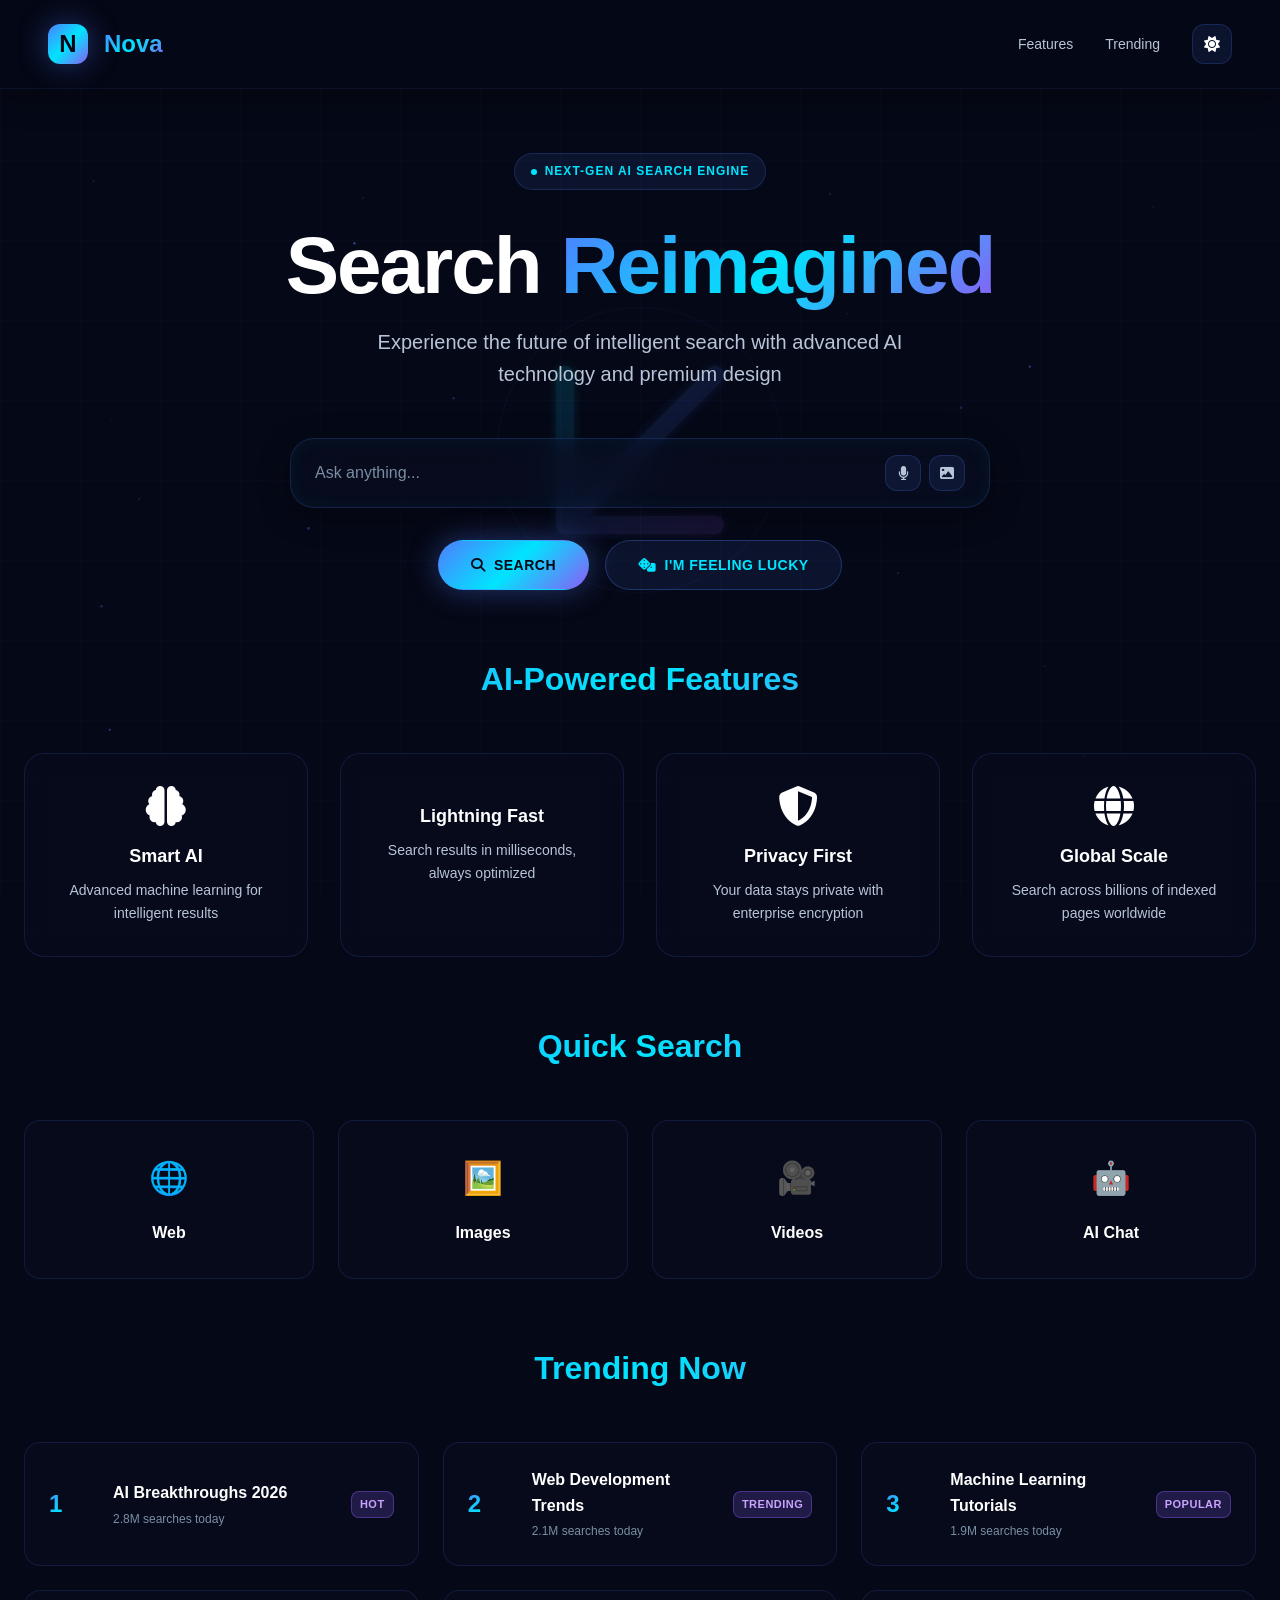
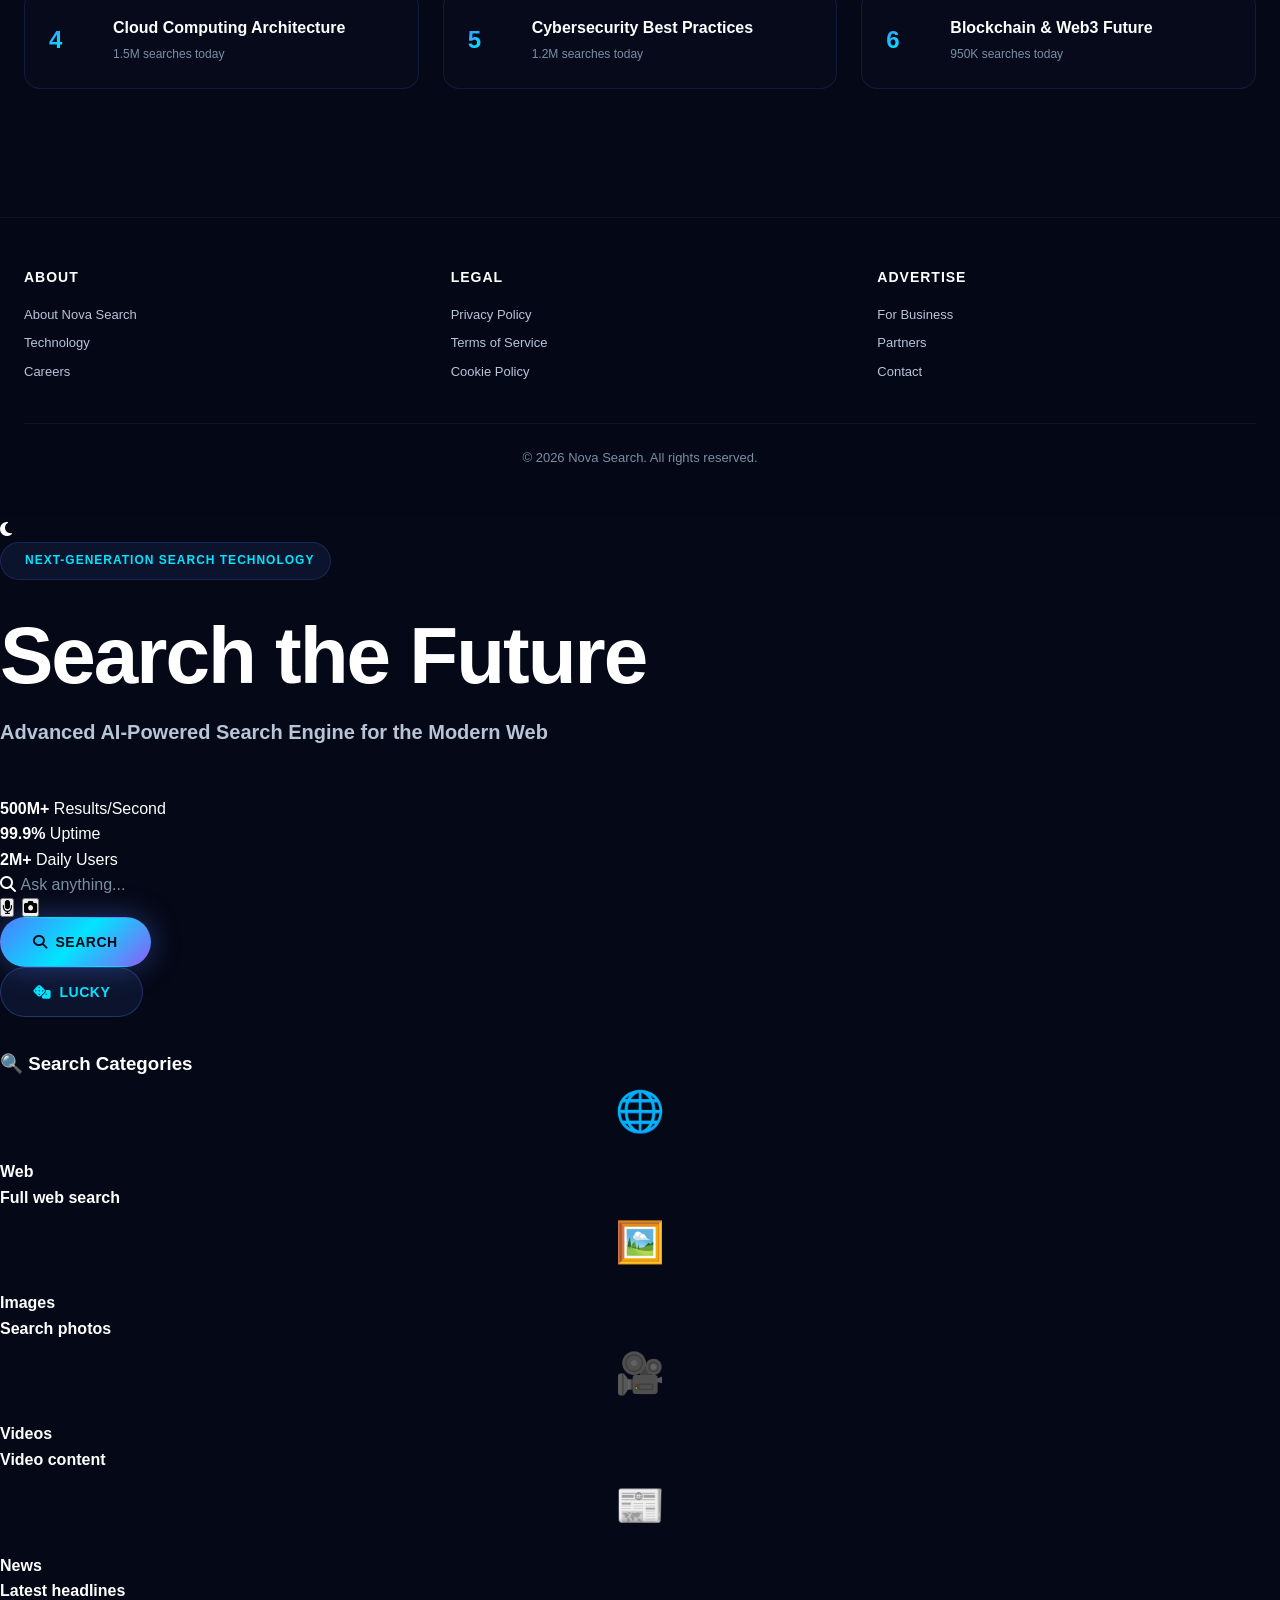
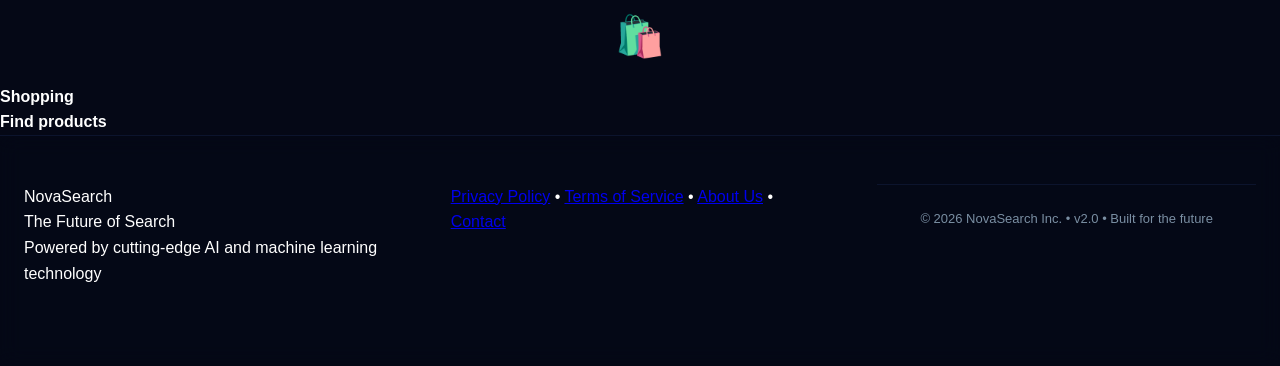
==== commit 2807d358: "Add files via upload" ====
--- a/index.html
+++ b/index.html
@@ -3,51 +3,266 @@
 <head>
     <meta charset="UTF-8">
     <meta name="viewport" content="width=device-width, initial-scale=1.0">
-    <meta name="description" content="NovaSearch - The Next Generation Search Engine. Fast, intelligent, and beautiful search technology for 2026.">
-    <meta name="keywords" content="search, engine, fast, intelligent, modern">
-    <meta name="theme-color" content="#0284c7">
-    <meta property="og:title" content="NovaSearch - Search the Future">
-    <meta property="og:description" content="Experience the next generation of search technology.">
-    <meta property="og:image" content="/nova-icon.png">
-    <title>NovaSearch - Search the Future | Next-Gen Search Engine</title>
+    <meta name="description" content="Nova Search - Futuristic AI Search Engine. Experience next-generation search with advanced AI technology and premium design.">
+    <meta name="keywords" content="search, AI, future, premium, modern, 2026">
+    <meta name="theme-color" content="#4F7EFF">
+    <meta property="og:title" content="Nova Search - The Future of AI Search">
+    <meta property="og:description" content="Revolutionary AI-powered search engine with premium design.">
+    <title>Nova Search | AI-Powered Search for 2026</title>
     <link rel="stylesheet" href="style.css">
     <link href="https://cdnjs.cloudflare.com/ajax/libs/font-awesome/6.5.1/css/all.min.css" rel="stylesheet">
 </head>
 <body>
-    <!-- Animated Background with Stars -->
-    <div class="animated-bg">
-        <div class="stars"></div>
-        <div class="gradient-blob blob-1"></div>
-        <div class="gradient-blob blob-2"></div>
-        <div class="gradient-blob blob-3"></div>
-        <canvas id="particleCanvas"></canvas>
+    <!-- Dynamic Particle Background -->
+    <canvas id="particleCanvas" class="particle-canvas"></canvas>
+
+    <!-- Animated Background with Spotlights -->
+    <div class="background-scene">
+        <!-- Gradient Spotlights -->
+        <div class="spotlight spotlight-1"></div>
+        <div class="spotlight spotlight-2"></div>
+        <div class="spotlight spotlight-3"></div>
+
+        <!-- Floating Particles Container -->
+        <div class="floating-particles"></div>
+
+        <!-- 3D N Logo Centerpiece -->
+        <div class="n-logo-container">
+            <svg class="n-logo" viewBox="0 0 200 200" xmlns="http://www.w3.org/2000/svg">
+                <defs>
+                    <filter id="glow">
+                        <feGaussianBlur stdDeviation="4" result="coloredBlur"/>
+                        <feMerge>
+                            <feMergeNode in="coloredBlur"/>
+                            <feMergeNode in="SourceGraphic"/>
+                        </feMerge>
+                    </filter>
+                    <linearGradient id="nGradient" x1="0%" y1="0%" x2="100%" y2="100%">
+                        <stop offset="0%" style="stop-color:#00E5FF;stop-opacity:1" />
+                        <stop offset="50%" style="stop-color:#4F7EFF;stop-opacity:1" />
+                        <stop offset="100%" style="stop-color:#8B5CF6;stop-opacity:1" />
+                    </linearGradient>
+                </defs>
+                <path d="M 50 50 L 50 150 M 150 50 L 50 150 L 150 150" stroke="url(#nGradient)" stroke-width="12" fill="none" stroke-linecap="round" stroke-linejoin="round" filter="url(#glow)" opacity="0.9"/>
+                <circle cx="100" cy="100" r="95" stroke="url(#nGradient)" stroke-width="1" fill="none" opacity="0.3"/>
+            </svg>
+        </div>
+
+        <!-- Grid Background Pattern -->
+        <div class="grid-background"></div>
     </div>
 
-    <!-- Header with Navigation -->
+    <!-- Header Navigation -->
     <header class="header">
-        <div class="logo-container">
-            <div class="logo-wrapper">
-                <svg class="logo-svg" viewBox="0 0 40 40" xmlns="http://www.w3.org/2000/svg">
-                    <circle cx="20" cy="20" r="18" fill="none" stroke="currentColor" stroke-width="2.5" opacity="0.4"/>
-                    <circle cx="20" cy="20" r="12" fill="none" stroke="currentColor" stroke-width="2.5"/>
-                    <circle cx="20" cy="20" r="5" fill="currentColor"/>
-                    <path d="M28 28 L36 36" stroke="currentColor" stroke-width="3" stroke-linecap="round"/>
-                </svg>
-            </div>
-            <div class="logo-text">
-                <h1 class="logo">NOVASEARCH</h1>
-            </div>
+        <div class="logo">
+            <div class="logo-icon">N</div>
+            <span class="logo-text">Nova</span>
         </div>
-        <nav class="header-nav">
-            <a href="#features" class="nav-item nav-link">
-                <i class="fas fa-star"></i>
-                <span>Features</span>
-            </a>
-            <a href="#trending" class="nav-item nav-link">
-                <i class="fas fa-fire"></i>
-                <span>Trending</span>
-            </a>
-            <button class="theme-toggle" id="themeToggle" aria-label="Toggle dark/light mode" title="Ctrl+B">
+        <nav class="nav">
+            <a href="#features" class="nav-link">Features</a>
+            <a href="#trending" class="nav-link">Trending</a>
+            <button class="nav-btn" id="themeToggle" title="Toggle theme">
+                <i class="fas fa-sun"></i>
+            </button>
+        </nav>
+    </header>
+
+    <!-- Main Content -->
+    <main class="main">
+        <!-- Hero Section -->
+        <section class="hero">
+            <div class="hero-badge">
+                <span class="badge-pulse"></span>
+                <span>Next-Gen AI Search Engine</span>
+            </div>
+
+            <h1 class="hero-title">
+                Search <span class="gradient-text">Reimagined</span>
+            </h1>
+
+            <p class="hero-subtitle">
+                Experience the future of intelligent search with advanced AI technology and premium design
+            </p>
+
+            <!-- Search Container -->
+            <div class="search-container">
+                <div class="search-glass">
+                    <input 
+                        type="text" 
+                        id="searchInput" 
+                        class="search-input" 
+                        placeholder="Ask anything..." 
+                        autocomplete="off">
+                    <div class="search-actions-inline">
+                        <button class="search-icon-btn" title="Voice search">
+                            <i class="fas fa-microphone"></i>
+                        </button>
+                        <button class="search-icon-btn" title="Image search">
+                            <i class="fas fa-image"></i>
+                        </button>
+                    </div>
+                </div>
+                <div id="suggestions" class="search-suggestions"></div>
+            </div>
+
+            <!-- Search Buttons -->
+            <div class="search-buttons">
+                <button id="searchBtn" class="btn btn-primary">
+                    <i class="fas fa-search"></i>
+                    Search
+                </button>
+                <button class="btn btn-secondary">
+                    <i class="fas fa-dice"></i>
+                    I'm Feeling Lucky
+                </button>
+            </div>
+        </section>
+
+        <!-- AI Features Cards -->
+        <section class="features" id="features">
+            <h2 class="section-title">AI-Powered Features</h2>
+            <div class="cards-grid">
+                <div class="feature-card">
+                    <div class="card-icon">
+                        <i class="fas fa-brain"></i>
+                    </div>
+                    <h3>Smart AI</h3>
+                    <p>Advanced machine learning for intelligent results</p>
+                    <div class="card-glow"></div>
+                </div>
+                <div class="feature-card">
+                    <div class="card-icon">
+                        <i class="fas fa-lightning-bolt"></i>
+                    </div>
+                    <h3>Lightning Fast</h3>
+                    <p>Search results in milliseconds, always optimized</p>
+                    <div class="card-glow"></div>
+                </div>
+                <div class="feature-card">
+                    <div class="card-icon">
+                        <i class="fas fa-shield-alt"></i>
+                    </div>
+                    <h3>Privacy First</h3>
+                    <p>Your data stays private with enterprise encryption</p>
+                    <div class="card-glow"></div>
+                </div>
+                <div class="feature-card">
+                    <div class="card-icon">
+                        <i class="fas fa-globe"></i>
+                    </div>
+                    <h3>Global Scale</h3>
+                    <p>Search across billions of indexed pages worldwide</p>
+                    <div class="card-glow"></div>
+                </div>
+            </div>
+        </section>
+
+        <!-- Quick Actions -->
+        <section class="quick-actions">
+            <h2 class="section-title">Quick Search</h2>
+            <div class="action-cards">
+                <div class="action-card">
+                    <div class="action-icon">🌐</div>
+                    <span>Web</span>
+                </div>
+                <div class="action-card">
+                    <div class="action-icon">🖼️</div>
+                    <span>Images</span>
+                </div>
+                <div class="action-card">
+                    <div class="action-icon">🎥</div>
+                    <span>Videos</span>
+                </div>
+                <div class="action-card">
+                    <div class="action-icon">🤖</div>
+                    <span>AI Chat</span>
+                </div>
+            </div>
+        </section>
+
+        <!-- Trending Section -->
+        <section class="trending" id="trending">
+            <h2 class="section-title">Trending Now</h2>
+            <div class="trending-list">
+                <div class="trending-item">
+                    <span class="trend-number">1</span>
+                    <div class="trend-info">
+                        <p class="trend-title">AI Breakthroughs 2026</p>
+                        <p class="trend-meta">2.8M searches today</p>
+                    </div>
+                    <div class="trend-badge">Hot</div>
+                </div>
+                <div class="trending-item">
+                    <span class="trend-number">2</span>
+                    <div class="trend-info">
+                        <p class="trend-title">Web Development Trends</p>
+                        <p class="trend-meta">2.1M searches today</p>
+                    </div>
+                    <div class="trend-badge">Trending</div>
+                </div>
+                <div class="trending-item">
+                    <span class="trend-number">3</span>
+                    <div class="trend-info">
+                        <p class="trend-title">Machine Learning Tutorials</p>
+                        <p class="trend-meta">1.9M searches today</p>
+                    </div>
+                    <div class="trend-badge">Popular</div>
+                </div>
+                <div class="trending-item">
+                    <span class="trend-number">4</span>
+                    <div class="trend-info">
+                        <p class="trend-title">Cloud Computing Architecture</p>
+                        <p class="trend-meta">1.5M searches today</p>
+                    </div>
+                </div>
+                <div class="trending-item">
+                    <span class="trend-number">5</span>
+                    <div class="trend-info">
+                        <p class="trend-title">Cybersecurity Best Practices</p>
+                        <p class="trend-meta">1.2M searches today</p>
+                    </div>
+                </div>
+                <div class="trending-item">
+                    <span class="trend-number">6</span>
+                    <div class="trend-info">
+                        <p class="trend-title">Blockchain & Web3 Future</p>
+                        <p class="trend-meta">950K searches today</p>
+                    </div>
+                </div>
+            </div>
+        </section>
+    </main>
+
+    <!-- Footer -->
+    <footer class="footer">
+        <div class="footer-content">
+            <div class="footer-section">
+                <h4>About</h4>
+                <a href="#">About Nova Search</a>
+                <a href="#">Technology</a>
+                <a href="#">Careers</a>
+            </div>
+            <div class="footer-section">
+                <h4>Legal</h4>
+                <a href="#">Privacy Policy</a>
+                <a href="#">Terms of Service</a>
+                <a href="#">Cookie Policy</a>
+            </div>
+            <div class="footer-section">
+                <h4>Advertise</h4>
+                <a href="#">For Business</a>
+                <a href="#">Partners</a>
+                <a href="#">Contact</a>
+            </div>
+        </div>
+        <div class="footer-bottom">
+            <p>&copy; 2026 Nova Search. All rights reserved.</p>
+        </div>
+    </footer>
+
+    <script src="script.js"></script>
+</body>
+</html>
                 <i class="fas fa-moon"></i>
             </button>
         </nav>
--- a/style.css
+++ b/style.css
@@ -1,65 +1,58 @@
-/* ============================================
-   NOVA SEARCH - PREMIUM DESIGN SYSTEM
-   Modern, Professional, Competition-Winning UI
-   ============================================ */
-
-/* CSS Variables & Theme System */
+/* ================================================================
+   NOVA SEARCH - PREMIUM FUTURISTIC AI SEARCH ENGINE
+   Award-Winning 2026 Design System
+   Dark Glassmorphism | Neon Gradients | 3D Effects
+   ================================================================ */
+
 :root {
-    /* Primary Gradients */
-    --gradient-primary: linear-gradient(135deg, #0284c7 0%, #0369a1 50%, #1e3a8a 100%);
-    --gradient-secondary: linear-gradient(135deg, #7c3aed 0%, #a855f7 50%, #ec4899 100%);
-    --gradient-accent: linear-gradient(135deg, #0ea5e9 0%, #06b6d4 100%);
-    
-    /* Colors */
-    --color-primary: #0284c7;
-    --color-primary-light: #38bdf8;
-    --color-secondary: #7c3aed;
-    --color-accent: #06b6d4;
-    --color-danger: #ef4444;
-    
-    /* Dark Mode */
-    --bg-primary: #0f172a;
-    --bg-secondary: #1e293b;
-    --bg-tertiary: #334155;
-    --text-primary: #f8fafc;
-    --text-secondary: #e2e8f0;
-    --text-muted: #94a3b8;
-    --border-color: rgba(255, 255, 255, 0.1);
-    
-    /* Spacing & Border */
-    --spacing-unit: 8px;
-    --border-radius-sm: 8px;
-    --border-radius-md: 12px;
-    --border-radius-lg: 16px;
-    --border-radius-xl: 20px;
-    
-    /* Effects */
-    --shadow-sm: 0 2px 8px rgba(0, 0, 0, 0.1);
-    --shadow-md: 0 8px 24px rgba(0, 0, 0, 0.15);
-    --shadow-lg: 0 16px 40px rgba(0, 0, 0, 0.2);
-    --shadow-xl: 0 24px 64px rgba(0, 0, 0, 0.25);
-    --glass-shadow: 0 8px 32px rgba(31, 41, 55, 0.1);
-    
+    /* Premium Color Palette */
+    --color-bg: #050816;
+    --color-bg-secondary: #0a1328;
+    --color-bg-tertiary: #141d3b;
+
+    --color-neon-blue: #4F7EFF;
+    --color-cyan: #00E5FF;
+    --color-purple: #8B5CF6;
+    --color-pink: #EC4899;
+
+    --color-text-primary: #FFFFFF;
+    --color-text-secondary: #B8C5D8;
+    --color-text-muted: #7a8fa3;
+
+    /* Gradients */
+    --gradient-neon: linear-gradient(135deg, #4F7EFF 0%, #00E5FF 50%, #8B5CF6 100%);
+    --gradient-purple-pink: linear-gradient(135deg, #8B5CF6 0%, #EC4899 100%);
+    --gradient-cyan-blue: linear-gradient(135deg, #00E5FF 0%, #4F7EFF 100%);
+
+    /* Spacing */
+    --spacing-xs: 4px;
+    --spacing-sm: 8px;
+    --spacing-md: 16px;
+    --spacing-lg: 24px;
+    --spacing-xl: 32px;
+    --spacing-2xl: 48px;
+    --spacing-3xl: 64px;
+
+    /* Border Radius */
+    --radius-sm: 8px;
+    --radius-md: 12px;
+    --radius-lg: 16px;
+    --radius-xl: 20px;
+    --radius-2xl: 24px;
+
     /* Transitions */
-    --duration-fast: 150ms;
+    --duration-fast: 200ms;
     --duration-base: 300ms;
     --duration-slow: 500ms;
-    --easing: cubic-bezier(0.4, 0, 0.2, 1);
-}
-
-/* Light Mode Theme */
-body.light-mode {
-    --bg-primary: #f8fafc;
-    --bg-secondary: #f1f5f9;
-    --bg-tertiary: #e2e8f0;
-    --text-primary: #0f172a;
-    --text-secondary: #1e293b;
-    --text-muted: #64748b;
-    --border-color: rgba(0, 0, 0, 0.08);
-    --gradient-primary: linear-gradient(135deg, #38bdf8 0%, #0ea5e9 50%, #06b6d4 100%);
-}
-
-/* Reset & Base Styles */
+    --easing: cubic-bezier(0.23, 1, 0.32, 1);
+
+    /* Shadows */
+    --shadow-glow-sm: 0 0 20px rgba(79, 126, 255, 0.2);
+    --shadow-glow-md: 0 0 40px rgba(79, 126, 255, 0.3);
+    --shadow-glow-lg: 0 0 60px rgba(0, 229, 255, 0.4);
+}
+
+/* ============= RESET & BASE ============= */
 * {
     margin: 0;
     padding: 0;
@@ -72,71 +65,154 @@
 }
 
 body {
-    font-family: -apple-system, BlinkMacSystemFont, 'Segoe UI', Roboto, Oxygen, Ubuntu, Cantarell, sans-serif;
+    font-family: -apple-system, BlinkMacSystemFont, 'Segoe UI', 'Helvetica Neue', sans-serif;
     font-size: 16px;
-    line-height: 1.5;
-    color: var(--text-primary);
-    background: var(--bg-primary);
-    background-image: var(--gradient-primary);
-    background-attachment: fixed;
-    display: flex;
-    flex-direction: column;
-    min-height: 100vh;
+    line-height: 1.6;
+    background: var(--color-bg);
+    color: var(--color-text-primary);
     overflow-x: hidden;
-    transition: background var(--duration-base) var(--easing);
-}
-
-/* Animated Background Blobs */
-.animated-bg {
+    position: relative;
+}
+
+/* ============= BACKGROUND SCENE ============= */
+.background-scene {
     position: fixed;
     top: 0;
     left: 0;
     width: 100%;
     height: 100%;
-    z-index: -1;
+    z-index: -2;
     pointer-events: none;
     overflow: hidden;
 }
 
-.gradient-blob {
+/* Grid Background Pattern */
+.grid-background {
+    position: absolute;
+    top: 0;
+    left: 0;
+    width: 100%;
+    height: 100%;
+    background-image:
+        linear-gradient(rgba(79, 126, 255, 0.03) 1px, transparent 1px),
+        linear-gradient(90deg, rgba(79, 126, 255, 0.03) 1px, transparent 1px);
+    background-size: 80px 80px;
+    background-position: 0 0;
+    animation: gridShift 20s linear infinite;
+}
+
+@keyframes gridShift {
+    0% { background-position: 0 0; }
+    100% { background-position: 80px 80px; }
+}
+
+/* Spotlight Effects */
+.spotlight {
     position: absolute;
     border-radius: 50%;
     filter: blur(80px);
-    opacity: 0.15;
-    animation: float 15s ease-in-out infinite;
-}
-
-.blob-1 {
+    opacity: 0;
+    animation: spotlightPulse 4s ease-in-out infinite;
+}
+
+.spotlight-1 {
+    width: 500px;
+    height: 500px;
+    background: radial-gradient(circle, rgba(79, 126, 255, 0.4), transparent);
+    top: -200px;
+    right: -200px;
+    animation-delay: 0s;
+}
+
+.spotlight-2 {
     width: 400px;
     height: 400px;
-    background: #7c3aed;
-    top: -100px;
-    right: -100px;
-    animation-delay: 0s;
-}
-
-.blob-2 {
-    width: 350px;
-    height: 350px;
-    background: #06b6d4;
-    bottom: -50px;
+    background: radial-gradient(circle, rgba(0, 229, 255, 0.3), transparent);
+    bottom: -100px;
     left: 10%;
-    animation-delay: -7s;
-}
-
-.blob-3 {
-    width: 320px;
-    height: 320px;
-    background: #0ea5e9;
+    animation-delay: -1.3s;
+}
+
+.spotlight-3 {
+    width: 450px;
+    height: 450px;
+    background: radial-gradient(circle, rgba(139, 92, 246, 0.3), transparent);
     top: 50%;
-    right: 10%;
-    animation-delay: -14s;
+    left: -150px;
+    animation-delay: -2.6s;
+}
+
+@keyframes spotlightPulse {
+    0%, 100% { opacity: 0.3; transform: scale(1); }
+    50% { opacity: 0.6; transform: scale(1.1); }
+}
+
+/* 3D N Logo Centerpiece */
+.n-logo-container {
+    position: absolute;
+    top: 50%;
+    left: 50%;
+    transform: translate(-50%, -50%);
+    width: 300px;
+    height: 300px;
+    z-index: 0;
+}
+
+.n-logo {
+    width: 100%;
+    height: 100%;
+    opacity: 0.15;
+    animation: rotateN 20s linear infinite;
+}
+
+@keyframes rotateN {
+    0% { transform: rotateZ(0deg) rotateX(0deg); }
+    100% { transform: rotateZ(360deg) rotateX(5deg); }
+}
+
+/* Floating Particles */
+.floating-particles {
+    position: absolute;
+    width: 100%;
+    height: 100%;
+}
+
+.particle {
+    position: absolute;
+    width: 2px;
+    height: 2px;
+    background: var(--color-cyan);
+    border-radius: 50%;
+    box-shadow: 0 0 10px var(--color-cyan);
+    animation: float linear infinite;
 }
 
 @keyframes float {
-    0%, 100% { transform: translate(0, 0) scale(1); }
-    33% { transform: translate(30px, -50px) scale(1.05); }
-    66% { transform: translate(-20px, 20px) scale(0.95); }
+    0% {
+        transform: translateY(0) translateX(0);
+        opacity: 0;
+    }
+    10% {
+        opacity: 1;
+    }
+    90% {
+        opacity: 1;
+    }
+    100% {
+        transform: translateY(-100vh) translateX(100px);
+        opacity: 0;
+    }
+}
+
+/* Particle Canvas */
+.particle-canvas {
+    position: fixed;
+    top: 0;
+    left: 0;
+    width: 100%;
+    height: 100%;
+    z-index: -1;
+    pointer-events: none;
 }
 
 /* ============= HEADER ============= */
@@ -146,114 +222,131 @@
     display: flex;
     justify-content: space-between;
     align-items: center;
-    padding: 20px 40px;
-    background: rgba(255, 255, 255, 0.05);
+    padding: var(--spacing-lg) var(--spacing-2xl);
+    background: rgba(5, 8, 22, 0.7);
     backdrop-filter: blur(20px);
-    border-bottom: 1px solid var(--border-color);
-    box-shadow: var(--glass-shadow);
-}
-
-.logo-container {
-    display: flex;
-    align-items: center;
-    gap: 12px;
+    border-bottom: 1px solid rgba(79, 126, 255, 0.1);
+    box-shadow: 0 8px 32px rgba(0, 0, 0, 0.3);
+}
+
+.logo {
+    display: flex;
+    align-items: center;
+    gap: var(--spacing-md);
+    font-size: 24px;
+    font-weight: 900;
     cursor: pointer;
-    transition: transform var(--duration-base) var(--easing);
-}
-
-.logo-container:hover {
-    transform: scale(1.02);
-}
-
-.logo-wrapper {
-    width: 36px;
-    height: 36px;
+    transition: all var(--duration-base) var(--easing);
+}
+
+.logo:hover {
+    transform: translateY(-2px);
+}
+
+.logo-icon {
+    width: 40px;
+    height: 40px;
     display: flex;
     align-items: center;
     justify-content: center;
-}
-
-.logo-svg {
-    width: 100%;
-    height: 100%;
-    color: var(--color-primary-light);
-    filter: drop-shadow(0 0 8px rgba(56, 189, 248, 0.3));
-    animation: pulse-ring 2s ease-in-out infinite;
-}
-
-@keyframes pulse-ring {
-    0%, 100% { opacity: 1; }
-    50% { opacity: 0.6; }
-}
-
-.logo {
-    font-size: 30px;
+    background: var(--gradient-neon);
+    border-radius: var(--radius-md);
     font-weight: 900;
-    background: linear-gradient(135deg, var(--color-primary-light) 0%, var(--color-accent) 100%);
+    color: var(--color-bg);
+    box-shadow: 0 0 30px rgba(79, 126, 255, 0.4);
+}
+
+.logo-text {
+    background: var(--gradient-neon);
     -webkit-background-clip: text;
     -webkit-text-fill-color: transparent;
     background-clip: text;
-    letter-spacing: -1px;
-    text-transform: uppercase;
-}
-
-.header-nav {
-    display: flex;
-    align-items: center;
-    gap: 16px;
-}
-
-.theme-toggle, .nav-link {
+}
+
+.nav {
+    display: flex;
+    align-items: center;
+    gap: var(--spacing-xl);
+}
+
+.nav-link {
+    color: var(--color-text-secondary);
+    text-decoration: none;
+    font-weight: 500;
+    font-size: 14px;
+    transition: all var(--duration-base) var(--easing);
+    position: relative;
+}
+
+.nav-link::after {
+    content: '';
+    position: absolute;
+    bottom: -4px;
+    left: 0;
+    width: 0;
+    height: 2px;
+    background: var(--gradient-neon);
+    transition: width var(--duration-base) var(--easing);
+}
+
+.nav-link:hover {
+    color: var(--color-cyan);
+}
+
+.nav-link:hover::after {
+    width: 100%;
+}
+
+.nav-btn {
     width: 40px;
     height: 40px;
-    border-radius: 50%;
-    background: rgba(255, 255, 255, 0.1);
-    border: 1px solid var(--border-color);
-    color: var(--text-primary);
-    font-size: 18px;
+    border: 1px solid rgba(79, 126, 255, 0.2);
+    border-radius: var(--radius-md);
+    background: rgba(79, 126, 255, 0.1);
+    color: var(--color-text-primary);
     cursor: pointer;
     transition: all var(--duration-base) var(--easing);
     display: flex;
     align-items: center;
     justify-content: center;
-}
-
-.theme-toggle:hover, .nav-link:hover {
-    background: rgba(255, 255, 255, 0.2);
-    transform: scale(1.08) rotate(10deg);
-    box-shadow: 0 8px 24px rgba(2, 132, 199, 0.2);
-}
-
-.nav-link {
-    text-decoration: none;
+    font-size: 16px;
+}
+
+.nav-btn:hover {
+    background: rgba(79, 126, 255, 0.2);
+    border-color: rgba(79, 126, 255, 0.4);
+    box-shadow: var(--shadow-glow-sm);
 }
 
 /* ============= MAIN CONTENT ============= */
-.main-content {
+.main {
+    position: relative;
+    z-index: 1;
     flex: 1;
     display: flex;
     flex-direction: column;
     align-items: center;
-    padding: 60px 20px;
-    max-width: 1200px;
+    padding: var(--spacing-3xl) var(--spacing-lg);
+    max-width: 1400px;
     margin: 0 auto;
     width: 100%;
 }
 
 /* ============= HERO SECTION ============= */
-.hero-section {
+.hero {
     width: 100%;
     display: flex;
     flex-direction: column;
     align-items: center;
-    margin-bottom: 80px;
-    animation: slideDown 0.8s var(--easing) 0.1s backwards;
-}
-
-@keyframes slideDown {
+    text-align: center;
+    margin-bottom: var(--spacing-3xl);
+    animation: fadeInUp 0.8s var(--easing) 0.1s backwards;
+}
+
+@keyframes fadeInUp {
     from {
         opacity: 0;
-        transform: translateY(-40px);
+        transform: translateY(30px);
     }
     to {
         opacity: 1;
@@ -261,114 +354,92 @@
     }
 }
 
-.hero-content {
-    text-align: center;
-    margin-bottom: 40px;
+.hero-badge {
+    display: inline-flex;
+    align-items: center;
+    gap: var(--spacing-sm);
+    padding: var(--spacing-sm) var(--spacing-md);
+    background: rgba(79, 126, 255, 0.1);
+    border: 1px solid rgba(79, 126, 255, 0.2);
+    border-radius: 50px;
+    font-size: 12px;
+    font-weight: 600;
+    color: var(--color-cyan);
+    text-transform: uppercase;
+    letter-spacing: 1px;
+    margin-bottom: var(--spacing-xl);
+    animation: fadeInUp 0.8s var(--easing) 0.2s backwards;
+}
+
+.badge-pulse {
+    width: 6px;
+    height: 6px;
+    background: var(--color-cyan);
+    border-radius: 50%;
+    animation: pulse 2s ease-in-out infinite;
+}
+
+@keyframes pulse {
+    0%, 100% { opacity: 1; }
+    50% { opacity: 0.5; }
 }
 
 .hero-title {
-    font-size: clamp(2.5rem, 10vw, 4rem);
+    font-size: clamp(2.5rem, 8vw, 5rem);
     font-weight: 900;
-    background: linear-gradient(135deg, var(--color-primary-light) 0%, var(--color-accent) 100%);
+    line-height: 1.1;
+    margin-bottom: var(--spacing-md);
+    letter-spacing: -2px;
+    animation: fadeInUp 0.8s var(--easing) 0.3s backwards;
+}
+
+.gradient-text {
+    background: var(--gradient-neon);
     -webkit-background-clip: text;
     -webkit-text-fill-color: transparent;
     background-clip: text;
-    letter-spacing: -2px;
-    margin-bottom: 16px;
-    animation: slideDown 0.8s var(--easing) 0.2s backwards;
-    text-transform: uppercase;
 }
 
 .hero-subtitle {
     font-size: clamp(1rem, 3vw, 1.25rem);
-    color: var(--text-secondary);
-    font-weight: 700;
-    letter-spacing: 0.5px;
-    animation: slideDown 0.8s var(--easing) 0.3s backwards;
-}
-
-.hero-stats {
-    display: grid;
-    grid-template-columns: repeat(auto-fit, minmax(150px, 1fr));
-    gap: 30px;
-    width: 100%;
-    margin-top: 40px;
-    animation: slideDown 0.8s var(--easing) 0.4s backwards;
-}
-
-.stat {
-    display: flex;
-    flex-direction: column;
-    align-items: center;
-    justify-content: center;
-}
-
-.stat-value {
-    font-size: 32px;
-    font-weight: 900;
-    background: linear-gradient(135deg, var(--color-primary-light) 0%, var(--color-accent) 100%);
-    -webkit-background-clip: text;
-    -webkit-text-fill-color: transparent;
-    background-clip: text;
-    margin-bottom: 8px;
-}
-
-.stat-label {
-    font-size: 12px;
-    color: var(--text-secondary);
-    font-weight: 700;
-    text-transform: uppercase;
-    letter-spacing: 1.5px;
-}
-
-/* ============= SEARCH CONTAINER ============= */
+    color: var(--color-text-secondary);
+    font-weight: 400;
+    max-width: 600px;
+    margin-bottom: var(--spacing-2xl);
+    animation: fadeInUp 0.8s var(--easing) 0.4s backwards;
+}
+
+/* ============= SEARCH SECTION ============= */
 .search-container {
     width: 100%;
-    max-width: 720px;
-    display: flex;
-    flex-direction: column;
-    gap: 20px;
-    animation: slideUp 0.8s var(--easing) 0.4s backwards;
-}
-
-@keyframes slideUp {
-    from {
-        opacity: 0;
-        transform: translateY(40px);
-    }
-    to {
-        opacity: 1;
-        transform: translateY(0);
-    }
-}
-
-.search-bar-glass {
-    background: rgba(255, 255, 255, 0.08);
+    max-width: 700px;
+    margin-bottom: var(--spacing-xl);
+    animation: fadeInUp 0.8s var(--easing) 0.5s backwards;
+    position: relative;
+}
+
+.search-glass {
+    position: relative;
+    display: flex;
+    align-items: center;
+    gap: var(--spacing-md);
+    padding: var(--spacing-md) var(--spacing-lg);
+    background: rgba(10, 19, 40, 0.4);
     backdrop-filter: blur(20px);
-    border: 1px solid var(--border-color);
-    border-radius: var(--border-radius-xl);
-    padding: 12px 20px;
-    box-shadow: var(--glass-shadow), 0 0 40px rgba(2, 132, 199, 0.1);
+    border: 1px solid rgba(79, 126, 255, 0.2);
+    border-radius: var(--radius-2xl);
+    box-shadow: 
+        0 8px 32px rgba(0, 0, 0, 0.3),
+        inset 0 0 20px rgba(0, 229, 255, 0.05);
     transition: all var(--duration-base) var(--easing);
 }
 
-.search-bar-glass:focus-within {
-    background: rgba(255, 255, 255, 0.12);
-    border-color: rgba(2, 132, 199, 0.3);
-    box-shadow: var(--glass-shadow), 0 0 60px rgba(2, 132, 199, 0.2);
-    transform: translateY(-4px);
-}
-
-.search-input-wrapper {
-    display: flex;
-    align-items: center;
-    gap: 12px;
-}
-
-.search-icon {
-    font-size: 18px;
-    color: var(--text-muted);
-    transition: color var(--duration-base) var(--easing);
+.search-glass:focus-within {
+    border-color: rgba(79, 126, 255, 0.4);
+    background: rgba(10, 19, 40, 0.6);
+    box-shadow: 
+        0 8px 40px rgba(79, 126, 255, 0.2),
+        inset 0 0 30px rgba(0, 229, 255, 0.1);
 }
 
 .search-input {
@@ -376,84 +447,92 @@
     background: transparent;
     border: none;
     outline: none;
-    color: var(--text-primary);
+    color: var(--color-text-primary);
     font-size: 16px;
     font-weight: 500;
 }
 
 .search-input::placeholder {
-    color: var(--text-muted);
-}
-
-.search-input::-webkit-search-cancel-button {
-    display: none;
-}
-
-.voice-search-btn {
-    background: none;
-    border: none;
-    color: var(--text-muted);
-    font-size: 16px;
+    color: var(--color-text-muted);
+}
+
+.search-actions-inline {
+    display: flex;
+    gap: var(--spacing-sm);
+}
+
+.search-icon-btn {
+    width: 36px;
+    height: 36px;
+    border: 1px solid rgba(79, 126, 255, 0.2);
+    border-radius: var(--radius-md);
+    background: rgba(79, 126, 255, 0.1);
+    color: var(--color-text-secondary);
     cursor: pointer;
     transition: all var(--duration-base) var(--easing);
-    padding: 6px;
-}
-
-.voice-search-btn:hover {
-    color: var(--color-primary-light);
-    transform: scale(1.1) rotate(10deg);
-}
-
-/* Search Suggestions */
-.search-suggestions-box {
+    display: flex;
+    align-items: center;
+    justify-content: center;
+    font-size: 14px;
+}
+
+.search-icon-btn:hover {
+    background: rgba(79, 126, 255, 0.2);
+    color: var(--color-cyan);
+    box-shadow: var(--shadow-glow-sm);
+}
+
+.search-suggestions {
+    position: absolute;
+    top: 100%;
+    left: 0;
+    right: 0;
+    margin-top: var(--spacing-sm);
+    background: rgba(10, 19, 40, 0.8);
+    backdrop-filter: blur(20px);
+    border: 1px solid rgba(79, 126, 255, 0.2);
+    border-radius: var(--radius-lg);
+    padding: var(--spacing-md);
+    max-height: 300px;
+    overflow-y: auto;
     display: none;
     flex-direction: column;
-    gap: 8px;
-    max-height: 300px;
-    overflow-y: auto;
-    padding: 12px 0;
-    margin-top: 8px;
-}
-
-.search-suggestions-box.active {
+    gap: var(--spacing-sm);
+    z-index: 10;
+}
+
+.search-suggestions.active {
     display: flex;
 }
 
 .suggestion-item {
-    padding: 10px 12px;
-    background: rgba(255, 255, 255, 0.05);
+    padding: var(--spacing-md);
+    background: rgba(79, 126, 255, 0.05);
     border: 1px solid transparent;
-    border-radius: 8px;
+    border-radius: var(--radius-md);
+    color: var(--color-text-secondary);
+    font-size: 14px;
     cursor: pointer;
     transition: all var(--duration-fast) var(--easing);
-    font-size: 14px;
-    color: var(--text-secondary);
-    display: flex;
-    align-items: center;
-    gap: 8px;
 }
 
 .suggestion-item:hover {
-    background: rgba(255, 255, 255, 0.12);
-    border-color: var(--border-color);
+    background: rgba(79, 126, 255, 0.15);
+    color: var(--color-cyan);
+    border-color: rgba(79, 126, 255, 0.3);
     transform: translateX(4px);
 }
 
-.suggestion-item i {
-    color: var(--text-muted);
-    font-size: 12px;
-}
-
-/* Search Actions */
-.search-actions {
-    display: flex;
-    gap: 12px;
+.search-buttons {
+    display: flex;
+    gap: var(--spacing-md);
     justify-content: center;
+    animation: fadeInUp 0.8s var(--easing) 0.6s backwards;
 }
 
 .btn {
-    padding: 12px 28px;
-    border: 1px solid var(--border-color);
+    padding: var(--spacing-md) var(--spacing-xl);
+    border: 1px solid transparent;
     border-radius: 50px;
     font-size: 14px;
     font-weight: 600;
@@ -462,1072 +541,420 @@
     display: flex;
     align-items: center;
     justify-content: center;
-    gap: 8px;
-    letter-spacing: 0.3px;
+    gap: var(--spacing-sm);
+    letter-spacing: 0.5px;
+    text-transform: uppercase;
 }
 
 .btn-primary {
-    background: linear-gradient(135deg, var(--color-primary) 0%, var(--color-accent) 100%);
-    color: white;
-    border: none;
-    box-shadow: 0 8px 24px rgba(2, 132, 199, 0.3);
+    background: var(--gradient-neon);
+    color: var(--color-bg);
+    box-shadow: 0 0 30px rgba(79, 126, 255, 0.4);
 }
 
 .btn-primary:hover {
     transform: translateY(-2px);
-    box-shadow: 0 12px 32px rgba(2, 132, 199, 0.4);
-}
-
-.btn-primary:active {
-    transform: translateY(0);
+    box-shadow: 0 0 50px rgba(0, 229, 255, 0.5);
 }
 
 .btn-secondary {
-    background: rgba(255, 255, 255, 0.08);
-    color: var(--text-primary);
+    background: rgba(79, 126, 255, 0.1);
+    color: var(--color-cyan);
+    border: 1px solid rgba(79, 126, 255, 0.3);
 }
 
 .btn-secondary:hover {
-    background: rgba(255, 255, 255, 0.15);
-    transform: translateY(-2px);
-}
-
-/* ============= CATEGORIES SECTION ============= */
-.categories-section {
-    width: 100%;
-    margin-bottom: 80px;
-    animation: slideUp 0.8s var(--easing) 0.5s backwards;
-}
-
-.section-label {
-    font-size: 13px;
+    background: rgba(79, 126, 255, 0.2);
+    box-shadow: var(--shadow-glow-sm);
+}
+
+/* ============= FEATURES SECTION ============= */
+.features {
+    width: 100%;
+    margin-bottom: var(--spacing-3xl);
+    animation: fadeInUp 0.8s var(--easing) 0.7s backwards;
+}
+
+.section-title {
+    font-size: 32px;
     font-weight: 900;
-    text-transform: uppercase;
-    letter-spacing: 2px;
-    color: var(--text-secondary);
-    margin-bottom: 28px;
     text-align: center;
-    display: flex;
-    align-items: center;
-    justify-content: center;
-    gap: 8px;
-}
-
-.categories-grid {
+    margin-bottom: var(--spacing-2xl);
+    background: var(--gradient-neon);
+    -webkit-background-clip: text;
+    -webkit-text-fill-color: transparent;
+    background-clip: text;
+}
+
+.cards-grid {
     display: grid;
-    grid-template-columns: repeat(auto-fit, minmax(140px, 1fr));
-    gap: 16px;
-    width: 100%;
-}
-
-.category-card {
-    background: rgba(255, 255, 255, 0.08);
+    grid-template-columns: repeat(auto-fit, minmax(250px, 1fr));
+    gap: var(--spacing-xl);
+}
+
+.feature-card {
+    position: relative;
+    padding: var(--spacing-xl);
+    background: rgba(10, 19, 40, 0.3);
     backdrop-filter: blur(15px);
-    border: 1px solid var(--border-color);
-    border-radius: var(--border-radius-md);
-    padding: 24px 16px;
+    border: 1px solid rgba(79, 126, 255, 0.15);
+    border-radius: var(--radius-xl);
     text-align: center;
     cursor: pointer;
     transition: all var(--duration-base) var(--easing);
-    display: flex;
-    flex-direction: column;
-    align-items: center;
-    gap: 12px;
-}
-
-.category-card:nth-child(1) { animation-delay: 0.5s; }
-.category-card:nth-child(2) { animation-delay: 0.55s; }
-.category-card:nth-child(3) { animation-delay: 0.6s; }
-.category-card:nth-child(4) { animation-delay: 0.65s; }
-.category-card:nth-child(5) { animation-delay: 0.7s; }
-
-.category-card {
-    animation: slideUp 0.8s var(--easing) backwards;
-}
-
-.category-card:hover {
-    background: rgba(255, 255, 255, 0.15);
-    border-color: rgba(2, 132, 199, 0.3);
+    overflow: hidden;
+}
+
+.feature-card::before {
+    content: '';
+    position: absolute;
+    top: 0;
+    left: 0;
+    width: 100%;
+    height: 100%;
+    background: linear-gradient(135deg, rgba(0, 229, 255, 0.1), transparent);
+    opacity: 0;
+    transition: opacity var(--duration-base) var(--easing);
+    z-index: 1;
+}
+
+.feature-card:hover::before {
+    opacity: 1;
+}
+
+.feature-card:hover {
     transform: translateY(-8px);
-    box-shadow: 0 16px 40px rgba(2, 132, 199, 0.2);
+    border-color: rgba(79, 126, 255, 0.3);
+    box-shadow: 
+        0 20px 40px rgba(0, 0, 0, 0.3),
+        0 0 40px rgba(0, 229, 255, 0.2);
 }
 
 .card-icon {
-    font-size: 36px;
-    transition: transform var(--duration-base) var(--easing);
-}
-
-.category-card:hover .card-icon {
-    transform: scale(1.2) rotate(10deg);
-}
-
-.card-content h4 {
+    font-size: 40px;
+    margin-bottom: var(--spacing-md);
+    display: flex;
+    justify-content: center;
+    position: relative;
+    z-index: 2;
+}
+
+.feature-card h3 {
+    font-size: 18px;
+    font-weight: 700;
+    margin-bottom: var(--spacing-sm);
+    color: var(--color-text-primary);
+    position: relative;
+    z-index: 2;
+}
+
+.feature-card p {
     font-size: 14px;
-    font-weight: 800;
-    color: var(--text-primary);
-}
-
-.card-content p {
-    font-size: 12px;
-    color: var(--text-secondary);
-    font-weight: 700;
-}
-
-/* ============= TRENDING SECTION ============= */
-.trending-section {
-    width: 100%;
-    max-width: 600px;
-    margin-bottom: 80px;
-    margin-top: 80px;
-    animation: slideUp 0.8s var(--easing) 0.6s backwards;
-}
-
-.trending-header {
-    display: flex;
-    justify-content: space-between;
-    align-items: center;
-    margin-bottom: 20px;
-}
-
-.refresh-btn {
-    background: rgba(255, 255, 255, 0.08);
-    border: 1px solid var(--border-color);
-    color: var(--text-primary);
-    width: 36px;
-    height: 36px;
+    color: var(--color-text-secondary);
+    line-height: 1.6;
+    position: relative;
+    z-index: 2;
+}
+
+.card-glow {
+    position: absolute;
+    bottom: -50px;
+    right: -50px;
+    width: 150px;
+    height: 150px;
+    background: radial-gradient(circle, rgba(79, 126, 255, 0.3), transparent);
     border-radius: 50%;
+    opacity: 0;
+    transition: opacity var(--duration-base) var(--easing);
+    pointer-events: none;
+}
+
+.feature-card:hover .card-glow {
+    opacity: 1;
+}
+
+/* ============= QUICK ACTIONS ============= */
+.quick-actions {
+    width: 100%;
+    margin-bottom: var(--spacing-3xl);
+    animation: fadeInUp 0.8s var(--easing) 0.8s backwards;
+}
+
+.action-cards {
+    display: grid;
+    grid-template-columns: repeat(auto-fit, minmax(150px, 1fr));
+    gap: var(--spacing-lg);
+}
+
+.action-card {
+    padding: var(--spacing-xl);
+    background: rgba(10, 19, 40, 0.3);
+    border: 1px solid rgba(79, 126, 255, 0.15);
+    border-radius: var(--radius-lg);
     cursor: pointer;
     transition: all var(--duration-base) var(--easing);
     display: flex;
-    align-items: center;
-    justify-content: center;
-}
-
-.refresh-btn:hover {
-    transform: rotate(180deg);
+    flex-direction: column;
+    align-items: center;
+    gap: var(--spacing-md);
+    text-align: center;
+}
+
+.action-card:hover {
+    background: rgba(79, 126, 255, 0.15);
+    border-color: rgba(79, 126, 255, 0.3);
+    transform: translateY(-4px);
+    box-shadow: var(--shadow-glow-md);
+}
+
+.action-icon {
+    font-size: 32px;
+}
+
+.action-card span {
+    font-weight: 600;
+    color: var(--color-text-primary);
+}
+
+/* ============= TRENDING SECTION ============= */
+.trending {
+    width: 100%;
+    margin-bottom: var(--spacing-3xl);
+    animation: fadeInUp 0.8s var(--easing) 0.9s backwards;
 }
 
 .trending-list {
-    display: flex;
-    flex-direction: column;
-    gap: 10px;
+    display: grid;
+    grid-template-columns: repeat(auto-fit, minmax(300px, 1fr));
+    gap: var(--spacing-lg);
 }
 
 .trending-item {
-    background: rgba(255, 255, 255, 0.06);
-    border: 1px solid var(--border-color);
-    border-radius: var(--border-radius-sm);
-    padding: 12px 16px;
+    display: flex;
+    align-items: center;
+    gap: var(--spacing-lg);
+    padding: var(--spacing-lg);
+    background: rgba(10, 19, 40, 0.3);
+    border: 1px solid rgba(79, 126, 255, 0.15);
+    border-radius: var(--radius-lg);
     cursor: pointer;
     transition: all var(--duration-base) var(--easing);
-    display: flex;
-    align-items: center;
-    gap: 12px;
-    font-size: 14px;
-    color: var(--text-secondary);
 }
 
 .trending-item:hover {
-    background: rgba(255, 255, 255, 0.12);
+    background: rgba(79, 126, 255, 0.15);
+    border-color: rgba(79, 126, 255, 0.3);
     transform: translateX(4px);
 }
 
-.trending-rank {
-    color: var(--text-muted);
+.trend-number {
+    font-size: 24px;
+    font-weight: 900;
+    background: var(--gradient-neon);
+    -webkit-background-clip: text;
+    -webkit-text-fill-color: transparent;
+    background-clip: text;
+    min-width: 40px;
+}
+
+.trend-info {
+    flex: 1;
+}
+
+.trend-title {
     font-weight: 600;
-    min-width: 24px;
-}
-
-.trending-text {
-    flex: 1;
-}
-
-.trending-count {
-    color: var(--text-muted);
+    color: var(--color-text-primary);
+    margin-bottom: var(--spacing-xs);
+}
+
+.trend-meta {
     font-size: 12px;
-}
-
-/* ============= HISTORY SECTION ============= */
-.history-section {
-    width: 100%;
-    max-width: 600px;
-    margin-bottom: 80px;
-    animation: slideUp 0.8s var(--easing) 0.6s backwards;
-}
-
-.history-header {
-    display: flex;
-    justify-content: space-between;
-    align-items: center;
-    margin-bottom: 20px;
-}
-
-.clear-btn {
-    background: rgba(239, 68, 68, 0.2);
-    border: 1px solid rgba(239, 68, 68, 0.3);
-    color: var(--text-primary);
-    padding: 6px 12px;
-    border-radius: 20px;
-    font-size: 12px;
-    cursor: pointer;
-    transition: all var(--duration-base) var(--easing);
-}
-
-.clear-btn:hover {
-    background: rgba(239, 68, 68, 0.3);
-}
-
-.history-list {
-    display: flex;
-    flex-wrap: wrap;
-    gap: 10px;
-}
-
-.history-item {
-    background: rgba(255, 255, 255, 0.08);
-    border: 1px solid var(--border-color);
-    padding: 8px 12px;
-    border-radius: 20px;
-    font-size: 13px;
-    cursor: pointer;
-    transition: all var(--duration-base) var(--easing);
-    display: inline-flex;
-    align-items: center;
-    gap: 8px;
-}
-
-.history-item:hover {
-    background: rgba(255, 255, 255, 0.15);
-    transform: scale(1.05);
-}
-
-.history-item-text {
-    max-width: 200px;
-    overflow: hidden;
-    text-overflow: ellipsis;
-    white-space: nowrap;
-}
-
-.history-remove {
-    background: none;
-    border: none;
-    color: var(--text-muted);
-    cursor: pointer;
-    font-size: 12px;
-    opacity: 0.7;
-    transition: opacity var(--duration-fast) var(--easing);
-}
-
-.history-remove:hover {
-    opacity: 1;
+    color: var(--color-text-muted);
+}
+
+.trend-badge {
+    padding: var(--spacing-xs) var(--spacing-sm);
+    background: rgba(139, 92, 246, 0.2);
+    border: 1px solid rgba(139, 92, 246, 0.4);
+    border-radius: var(--radius-sm);
+    font-size: 11px;
+    font-weight: 600;
+    color: #C9A3FF;
+    text-transform: uppercase;
+    letter-spacing: 0.5px;
 }
 
 /* ============= FOOTER ============= */
 .footer {
     margin-top: auto;
-    padding: 40px 20px;
+    border-top: 1px solid rgba(79, 126, 255, 0.1);
+    background: rgba(5, 8, 22, 0.5);
+    backdrop-filter: blur(10px);
+    padding: var(--spacing-2xl) var(--spacing-lg);
+}
+
+.footer-content {
+    max-width: 1400px;
+    margin: 0 auto var(--spacing-xl);
+    display: grid;
+    grid-template-columns: repeat(auto-fit, minmax(150px, 1fr));
+    gap: var(--spacing-2xl);
+}
+
+.footer-section h4 {
+    font-size: 14px;
+    font-weight: 700;
+    color: var(--color-text-primary);
+    margin-bottom: var(--spacing-md);
+    text-transform: uppercase;
+    letter-spacing: 1px;
+}
+
+.footer-section a {
+    display: block;
+    color: var(--color-text-secondary);
+    text-decoration: none;
+    font-size: 13px;
+    margin-bottom: var(--spacing-sm);
+    transition: color var(--duration-base) var(--easing);
+}
+
+.footer-section a:hover {
+    color: var(--color-cyan);
+}
+
+.footer-bottom {
     text-align: center;
-    border-top: 1px solid var(--border-color);
-    background: rgba(255, 255, 255, 0.02);
-    animation: slideUp 0.8s var(--easing) 0.7s backwards;
-}
-
-.footer-content {
-    max-width: 1200px;
-    margin: 0 auto;
-}
-
-.footer-section {
-    margin-bottom: 16px;
-}
-
-.footer-text {
-    font-size: 14px;
-    color: var(--text-secondary);
-    margin-bottom: 4px;
-}
-
-.heart {
-    animation: pulse 1.5s ease-in-out infinite;
-    display: inline-block;
-}
-
-@keyframes pulse {
-    0%, 100% { transform: scale(1); }
-    50% { transform: scale(1.2); }
-}
-
-.footer-version {
-    font-size: 12px;
-    color: var(--text-muted);
-}
-
-.footer-links {
-    display: flex;
-    justify-content: center;
-    align-items: center;
-    gap: 12px;
-    margin-top: 12px;
-    flex-wrap: wrap;
-}
-
-.footer-link {
-    color: var(--text-muted);
-    text-decoration: none;
-    font-size: 12px;
-    transition: color var(--duration-base) var(--easing);
-}
-
-.footer-link:hover {
-    color: var(--color-primary-light);
-}
-
-.separator {
-    color: var(--text-muted);
-    opacity: 0.5;
+    padding-top: var(--spacing-lg);
+    border-top: 1px solid rgba(79, 126, 255, 0.1);
+    color: var(--color-text-muted);
+    font-size: 13px;
+}
+
+/* ============= RESPONSIVE DESIGN ============= */
+@media (max-width: 768px) {
+    .header {
+        padding: var(--spacing-md) var(--spacing-lg);
+    }
+
+    .logo {
+        font-size: 18px;
+    }
+
+    .logo-icon {
+        width: 32px;
+        height: 32px;
+        font-size: 16px;
+    }
+
+    .nav {
+        gap: var(--spacing-lg);
+    }
+
+    .main {
+        padding: var(--spacing-2xl) var(--spacing-md);
+    }
+
+    .hero {
+        margin-bottom: var(--spacing-2xl);
+    }
+
+    .search-buttons {
+        flex-direction: column;
+        width: 100%;
+    }
+
+    .btn {
+        width: 100%;
+    }
+
+    .cards-grid {
+        grid-template-columns: 1fr;
+    }
+
+    .trending-list {
+        grid-template-columns: 1fr;
+    }
+
+    .trending-item {
+        flex-direction: column;
+        text-align: center;
+    }
+
+    .trend-number {
+        font-size: 18px;
+    }
+
+    .n-logo-container {
+        width: 200px;
+        height: 200px;
+    }
+
+    .spotlight {
+        filter: blur(60px);
+    }
+}
+
+@media (max-width: 480px) {
+    .hero-title {
+        font-size: 2rem;
+    }
+
+    .hero-subtitle {
+        font-size: 0.9rem;
+    }
+
+    .section-title {
+        font-size: 24px;
+    }
+
+    .cards-grid {
+        gap: var(--spacing-md);
+    }
+
+    .feature-card {
+        padding: var(--spacing-lg);
+    }
+
+    .footer-content {
+        grid-template-columns: 1fr;
+        gap: var(--spacing-lg);
+    }
 }
 
 /* ============= SCROLLBAR STYLING ============= */
 ::-webkit-scrollbar {
     width: 8px;
-    height: 8px;
 }
 
 ::-webkit-scrollbar-track {
-    background: rgba(255, 255, 255, 0.05);
+    background: rgba(79, 126, 255, 0.05);
 }
 
 ::-webkit-scrollbar-thumb {
-    background: rgba(255, 255, 255, 0.2);
+    background: rgba(79, 126, 255, 0.3);
     border-radius: 4px;
 }
 
 ::-webkit-scrollbar-thumb:hover {
-    background: rgba(255, 255, 255, 0.3);
-}
-
-/* ============= RESPONSIVE DESIGN ============= */
-@media (max-width: 768px) {
-    .header {
-        padding: 16px 20px;
-    }
-
-    .logo {
-        font-size: 20px;
-    }
-
-    .logo-wrapper {
-        width: 32px;
-        height: 32px;
-    }
-
-    .main-content {
-        padding: 40px 16px;
-    }
-
-    .hero-section {
-        margin-bottom: 60px;
-    }
-
-    .hero-title {
-        font-size: 2rem;
-    }
-
-    .hero-subtitle {
-        font-size: 1rem;
-    }
-
-    .search-container {
-        max-width: 100%;
-    }
-
-    .search-actions {
-        width: 100%;
-    }
-
-    .btn {
-        flex: 1;
-        padding: 10px 20px;
-        font-size: 13px;
-    }
-
-    .categories-grid {
-        grid-template-columns: repeat(auto-fit, minmax(120px, 1fr));
-        gap: 12px;
-    }
-
-    .category-card {
-        padding: 18px 12px;
-    }
-
-    .card-icon {
-        font-size: 28px;
-    }
-
-    .card-content h4 {
-        font-size: 13px;
-    }
-
-    .card-content p {
-        font-size: 11px;
-    }
-
-    .trending-section,
-    .history-section {
-        max-width: 100%;
-    }
-
-    .footer {
-        padding: 30px 16px;
-    }
-}
-
-@media (max-width: 480px) {
-    .header {
-        padding: 12px 16px;
-    }
-
-    .logo {
-        font-size: 18px;
-    }
-
-    .logo-wrapper {
-        width: 28px;
-        height: 28px;
-    }
-
-    .header-nav {
-        gap: 12px;
-    }
-
-    .theme-toggle, .nav-link {
-        width: 36px;
-        height: 36px;
-        font-size: 16px;
-    }
-
-    .main-content {
-        padding: 30px 12px;
-    }
-
-    .hero-section {
-        margin-bottom: 40px;
-    }
-
-    .hero-title {
-        font-size: 1.5rem;
-    }
-
-    .hero-subtitle {
-        font-size: 0.95rem;
-    }
-
-    .search-bar-glass {
-        padding: 10px 14px;
-    }
-
-    .search-icon {
-        font-size: 16px;
-    }
-
-    .search-input {
-        font-size: 14px;
-    }
-
-    .voice-search-btn {
-        font-size: 14px;
-    }
-
-    .search-actions {
-        flex-direction: column;
-        gap: 8px;
-    }
-
-    .btn {
-        padding: 10px 16px;
-        font-size: 12px;
-    }
-
-    .categories-grid {
-        grid-template-columns: repeat(3, 1fr);
-        gap: 10px;
-    }
-
-    .category-card {
-        padding: 14px 8px;
-    }
-
-    .card-icon {
-        font-size: 24px;
-        margin-bottom: 6px;
-    }
-
-    .card-content h4 {
-        font-size: 12px;
-    }
-
-    .card-content p {
-        font-size: 10px;
-    }
-
-    .section-label {
-        font-size: 12px;
-    }
-
-    .trending-item,
-    .history-item {
-        font-size: 12px;
-        padding: 8px 10px;
-    }
-
-    .trending-rank {
-        font-size: 13px;
-    }
-
-    .footer-text {
-        font-size: 13px;
-    }
-
-    .footer-version {
-        font-size: 11px;
-    }
-
-    .footer-link {
-        font-size: 11px;
-    }
-
-    .blob-1 { width: 250px; height: 250px; }
-    .blob-2 { width: 200px; height: 200px; }
-    .blob-3 { width: 180px; height: 180px; }
-}
-
-/* ============= ACCESSIBILITY ============= */
-@media (prefers-reduced-motion: reduce) {
-    * {
-        animation-duration: 0.01ms !important;
-        animation-iteration-count: 1 !important;
-        transition-duration: 0.01ms !important;
-    }
-}
-
-/* Focus styles for accessibility */
-button:focus, a:focus, input:focus {
-    outline: 2px solid var(--color-primary-light);
-    outline-offset: 2px;
-}
-
-/* Dark mode animations */
-@media (prefers-color-scheme: dark) {
-    body {
-        background-image: var(--gradient-primary);
-    }
-}
-
-/* High contrast mode support */
-@media (prefers-contrast: more) {
-    .search-bar-glass {
-        border: 2px solid var(--text-primary);
-    }
-
-    .category-card {
-        border: 2px solid var(--text-primary);
-    }
-}
-
-/* Header */
-.header {
-    display: flex;
-    justify-content: space-between;
-    align-items: center;
-    padding: 20px 40px;
-    background: rgba(255, 255, 255, 0.05);
-    backdrop-filter: blur(10px);
-    border-bottom: 1px solid rgba(255, 255, 255, 0.1);
-    box-shadow: 0 2px 10px rgba(0, 0, 0, 0.1);
-}
-
-.logo-area {
-    display: flex;
-    align-items: center;
-    gap: 12px;
-}
-
-.logo-icon {
-    font-size: 28px;
-    animation: spin 3s linear infinite;
-}
-
-@keyframes spin {
-    0% { transform: rotate(0deg); }
-    100% { transform: rotate(360deg); }
-}
-
-.logo {
-    font-size: 24px;
-    font-weight: 700;
-    background: linear-gradient(135deg, var(--accent-color), #60a5fa);
-    -webkit-background-clip: text;
-    -webkit-text-fill-color: transparent;
-    background-clip: text;
-}
-
-.header-actions {
-    display: flex;
-    gap: 12px;
-}
-
-.theme-toggle {
-    background: rgba(255, 255, 255, 0.1);
-    border: 1px solid rgba(255, 255, 255, 0.2);
-    color: var(--text-light);
-    width: 40px;
-    height: 40px;
-    border-radius: 50%;
-    cursor: pointer;
-    font-size: 18px;
-    transition: all var(--transition);
-    display: flex;
-    align-items: center;
-    justify-content: center;
-}
-
-.theme-toggle:hover {
-    background: rgba(255, 255, 255, 0.15);
-    transform: scale(1.05) rotate(20deg);
-}
-
-/* Container */
-.container {
-    flex: 1;
-    display: flex;
-    flex-direction: column;
-    align-items: center;
-    justify-content: center;
-    padding: 40px 20px;
-    max-width: 1000px;
-    margin: 0 auto;
-    width: 100%;
-}
-
-.tagline {
-    font-size: 18px;
-    color: var(--text-light);
-    margin-bottom: 40px;
-    font-weight: 300;
-    letter-spacing: 1px;
-    animation: fadeInDown 0.8s ease-out;
-}
-
-/* Search Section */
-.search-section {
-    width: 100%;
-    max-width: 650px;
-    margin-bottom: 60px;
-    animation: fadeInUp 0.8s ease-out 0.2s backwards;
-}
-
-search-wrapper {
-    display: flex;
-    align-items: center;
-    background: white;
-    border-radius: 50px;
-    padding: 12px 20px;
-    box-shadow: 0 15px 35px rgba(0, 0, 0, 0.2);
-    transition: all var(--transition);
-    position: relative;
-}
-
-.search-wrapper:focus-within {
-    box-shadow: 0 20px 45px rgba(2, 132, 199, 0.3);
-    transform: translateY(-4px);
-}
-
-.search-icon {
-    font-size: 18px;
-    color: var(--text-muted);
-    margin-right: 12px;
-}
-
-#searchInput {
-    flex: 1;
-    border: none;
-    outline: none;
-    font-size: 16px;
-    color: var(--text-light);
-    background: transparent;
-    font-weight: 500;
-}
-
-#searchInput::placeholder {
-    color: var(--text-muted);
-}
-
-.search-btn {
-    background: linear-gradient(135deg, var(--primary-color), var(--accent-color));
-    color: white;
-    border: none;
-    width: 40px;
-    height: 40px;
-    border-radius: 50%;
-    cursor: pointer;
-    display: flex;
-    align-items: center;
-    justify-content: center;
-    font-size: 18px;
-    transition: all var(--transition);
-    flex-shrink: 0;
-}
-
-.search-btn:hover {
-    transform: scale(1.1) rotate(-45deg);
-    box-shadow: 0 8px 20px rgba(2, 132, 199, 0.4);
-}
-
-.search-btn:active {
-    transform: scale(0.95);
-}
-
-.search-suggestions {
-    margin-top: 12px;
-    display: none;
-    flex-direction: column;
-    gap: 8px;
-    padding: 12px;
-    background: rgba(255, 255, 255, 0.1);
-    backdrop-filter: blur(10px);
-    border-radius: 12px;
-    max-height: 300px;
-    overflow-y: auto;
-}
-
-.search-suggestions.active {
-    display: flex;
-}
-
-.suggestion-item {
-    padding: 10px 12px;
-    background: rgba(255, 255, 255, 0.05);
-    border-radius: 8px;
-    cursor: pointer;
-    transition: all var(--transition);
-    font-size: 14px;
-    border-left: 3px solid transparent;
-}
-
-.suggestion-item:hover {
-    background: rgba(255, 255, 255, 0.15);
-    border-left-color: var(--accent-color);
-    padding-left: 16px;
-}
-
-/* Categories Section */
-.categories-section {
-    width: 100%;
-    margin-bottom: 40px;
-}
-
-.section-title {
-    font-size: 18px;
-    font-weight: 600;
-    margin-bottom: 20px;
-    color: var(--text-light);
-    text-transform: uppercase;
-    letter-spacing: 2px;
-    opacity: 0.9;
-}
-
-.categories {
-    display: grid;
-    grid-template-columns: repeat(auto-fit, minmax(100px, 1fr));
-    gap: 16px;
-    width: 100%;
-}
-
-.card {
-    background: rgba(255, 255, 255, 0.08);
-    backdrop-filter: blur(10px);
-    border: 1px solid rgba(255, 255, 255, 0.15);
-    border-radius: var(--border-radius);
-    padding: 24px 12px;
-    text-align: center;
-    cursor: pointer;
-    transition: all var(--transition);
-    animation: fadeInUp 0.6s ease-out backwards;
-}
-
-.card:nth-child(1) { animation-delay: 0.3s; }
-.card:nth-child(2) { animation-delay: 0.4s; }
-.card:nth-child(3) { animation-delay: 0.5s; }
-.card:nth-child(4) { animation-delay: 0.6s; }
-.card:nth-child(5) { animation-delay: 0.7s; }
-
-.card:hover {
-    background: rgba(255, 255, 255, 0.15);
-    border-color: rgba(255, 255, 255, 0.3);
-    transform: translateY(-8px);
-    box-shadow: 0 20px 40px rgba(2, 132, 199, 0.2);
-}
-
-.card .icon {
-    font-size: 36px;
-    margin-bottom: 12px;
-    transition: transform var(--transition);
-}
-
-.card:hover .icon {
-    transform: scale(1.2) rotate(10deg);
-}
-
-.card h3 {
-    font-size: 16px;
-    font-weight: 600;
-    color: var(--text-light);
-}
-
-/* History Section */
-.history-section {
-    width: 100%;
-    max-width: 650px;
-}
-
-.search-history {
-    display: flex;
-    flex-wrap: wrap;
-    gap: 10px;
-    margin-bottom: 16px;
-}
-
-.history-item {
-    background: rgba(255, 255, 255, 0.1);
-    border: 1px solid rgba(255, 255, 255, 0.2);
-    padding: 8px 14px;
-    border-radius: 20px;
-    font-size: 14px;
-    cursor: pointer;
-    transition: all var(--transition);
-    display: inline-flex;
-    align-items: center;
-    gap: 8px;
-}
-
-.history-item:hover {
-    background: rgba(255, 255, 255, 0.2);
-    transform: scale(1.05);
-}
-
-.history-item .remove-btn {
-    background: none;
-    border: none;
-    color: var(--text-light);
-    cursor: pointer;
-    font-size: 12px;
-    opacity: 0.7;
-}
-
-.history-item .remove-btn:hover {
-    opacity: 1;
-}
-
-.clear-history-btn {
-    background: rgba(239, 68, 68, 0.2);
-    border: 1px solid rgba(239, 68, 68, 0.5);
-    color: var(--text-light);
-    padding: 8px 16px;
-    border-radius: 6px;
-    cursor: pointer;
-    transition: all var(--transition);
-    font-size: 14px;
-}
-
-.clear-history-btn:hover {
-    background: rgba(239, 68, 68, 0.3);
-}
-
-/* Footer */
-.footer {
-    text-align: center;
-    padding: 20px;
-    color: var(--text-muted);
-    font-size: 14px;
-    margin-top: auto;
-    animation: fadeInUp 0.8s ease-out 0.5s backwards;
-}
-
-.footer-meta {
-    margin-top: 4px;
-    font-size: 12px;
-    opacity: 0.7;
-}
-
-/* Animations */
-@keyframes fadeInUp {
-    from {
-        opacity: 0;
-        transform: translateY(20px);
-    }
-    to {
-        opacity: 1;
-        transform: translateY(0);
-    }
-}
-
-@keyframes fadeInDown {
-    from {
-        opacity: 0;
-        transform: translateY(-20px);
-    }
-    to {
-        opacity: 1;
-        transform: translateY(0);
-    }
-}
-
-/* Responsive Design */
-@media (max-width: 768px) {
-    .header {
-        padding: 16px 20px;
-    }
-
-    .logo {
-        font-size: 20px;
-    }
-
-    .logo-icon {
-        font-size: 24px;
-    }
-
-    .container {
-        padding: 20px 16px;
-    }
-
-    .search-wrapper {
-        padding: 10px 16px;
-    }
-
-    #searchInput {
-        font-size: 14px;
-    }
-
-    .tagline {
-        font-size: 16px;
-        margin-bottom: 30px;
-    }
-
-    .categories {
-        grid-template-columns: repeat(auto-fit, minmax(80px, 1fr));
-        gap: 12px;
-    }
-
-    .card {
-        padding: 18px 8px;
-    }
-
-    .card .icon {
-        font-size: 28px;
-    }
-
-    .card h3 {
-        font-size: 14px;
-    }
-}
-
-@media (max-width: 480px) {
-    .logo-area {
-        gap: 8px;
-    }
-
-    .logo {
-        font-size: 18px;
-    }
-
-    .logo-icon {
-        font-size: 20px;
-    }
-
-    .tagline {
-        font-size: 14px;
-    }
-
-    .search-section {
-        margin-bottom: 40px;
-    }
-
-    .categories {
-        grid-template-columns: repeat(3, 1fr);
-    }
-
-    .card {
-        padding: 14px 6px;
-    }
-
-    .card .icon {
-        font-size: 24px;
-        margin-bottom: 8px;
-    }
-
-    .card h3 {
-        font-size: 12px;
-    }
-}
-
-/* Scrollbar Styling */
-::-webkit-scrollbar {
-    width: 8px;
-}
-
-::-webkit-scrollbar-track {
-    background: rgba(255, 255, 255, 0.05);
-}
-
-::-webkit-scrollbar-thumb {
-    background: rgba(255, 255, 255, 0.2);
-    border-radius: 4px;
-}
-
-::-webkit-scrollbar-thumb:hover {
-    background: rgba(255, 255, 255, 0.3);
-}
-    justify-content: center;
-    gap: 20px;
-    flex-wrap: wrap;
-}
-
-/* Category Cards */
-.card {
-    background: rgba(255, 255, 255, 0.15);
-    backdrop-filter: blur(10px);
-    -webkit-backdrop-filter: blur(10px);
-    border: 1px solid rgba(255, 255, 255, 0.2);
-    border-radius: 20px;
-    width: 160px;
-    padding: 25px 15px;
-    text-align: center;
-    cursor: pointer;
-    transition: transform 0.2s, background-color 0.2s, box-shadow 0.2s;
-}
-
-.card:hover {
-    transform: translateY(-6px);
-    background: rgba(255, 255, 255, 0.25);
-    box-shadow: 0 12px 20px rgba(0, 0, 0, 0.2);
-}
-
-.card .icon {
-    font-size: 2.2rem;
-    margin-bottom: 12px;
-}
-
-.card h3 {
-    font-size: 1.1rem;
-    font-weight: 600;
-    color: #ffffff;
-}
-
-/* Footer styling */
-.footer {
-    font-size: 0.9rem;
-    color: #cbd5e1;
-    opacity: 0.8;
-    margin-top: 40px;
-    text-align: center;
-}+    background: rgba(79, 126, 255, 0.5);
+}
+
+/* ============= ANIMATIONS ============= */
+@keyframes shimmer {
+    0% {
+        background-position: -1000px 0;
+    }
+    100% {
+        background-position: 1000px 0;
+    }
+}
+
+@keyframes glow {
+    0%, 100% {
+        box-shadow: 0 0 20px rgba(79, 126, 255, 0.4);
+    }
+    50% {
+        box-shadow: 0 0 40px rgba(0, 229, 255, 0.6);
+    }
+}
